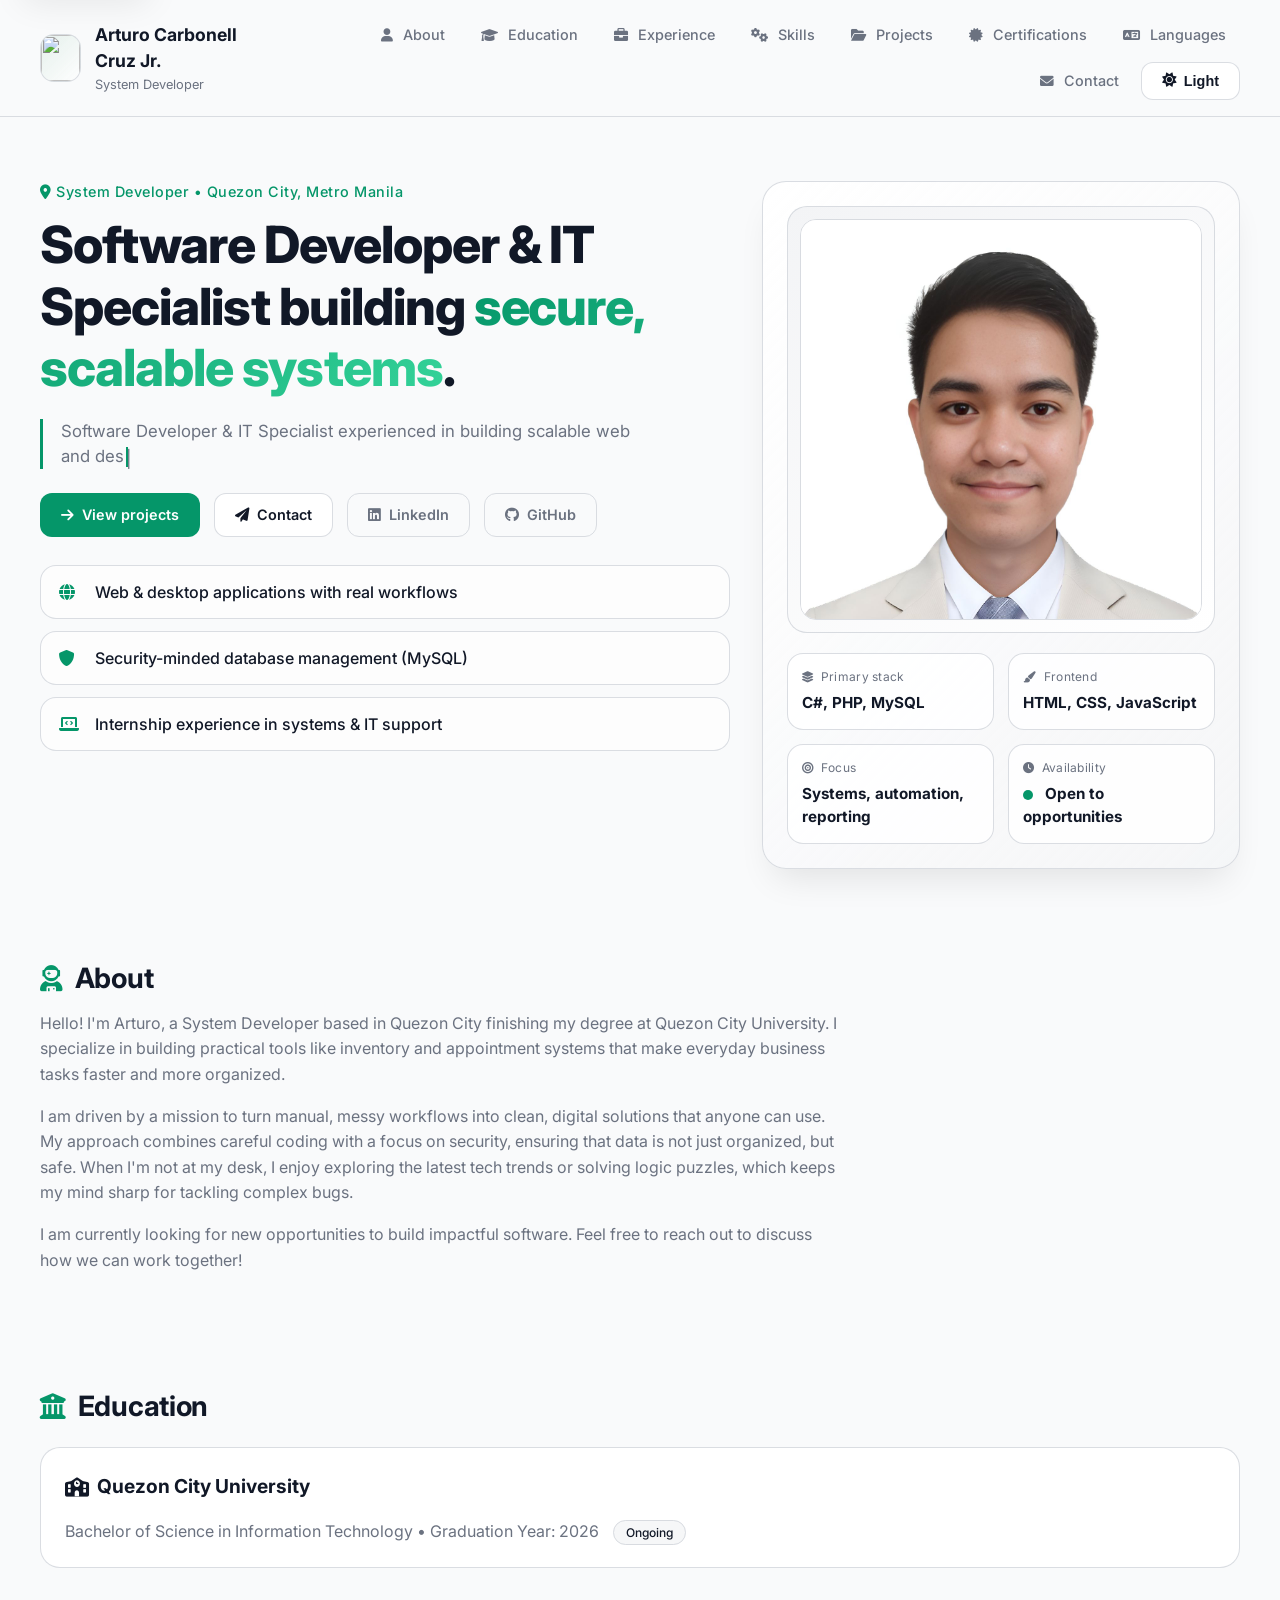
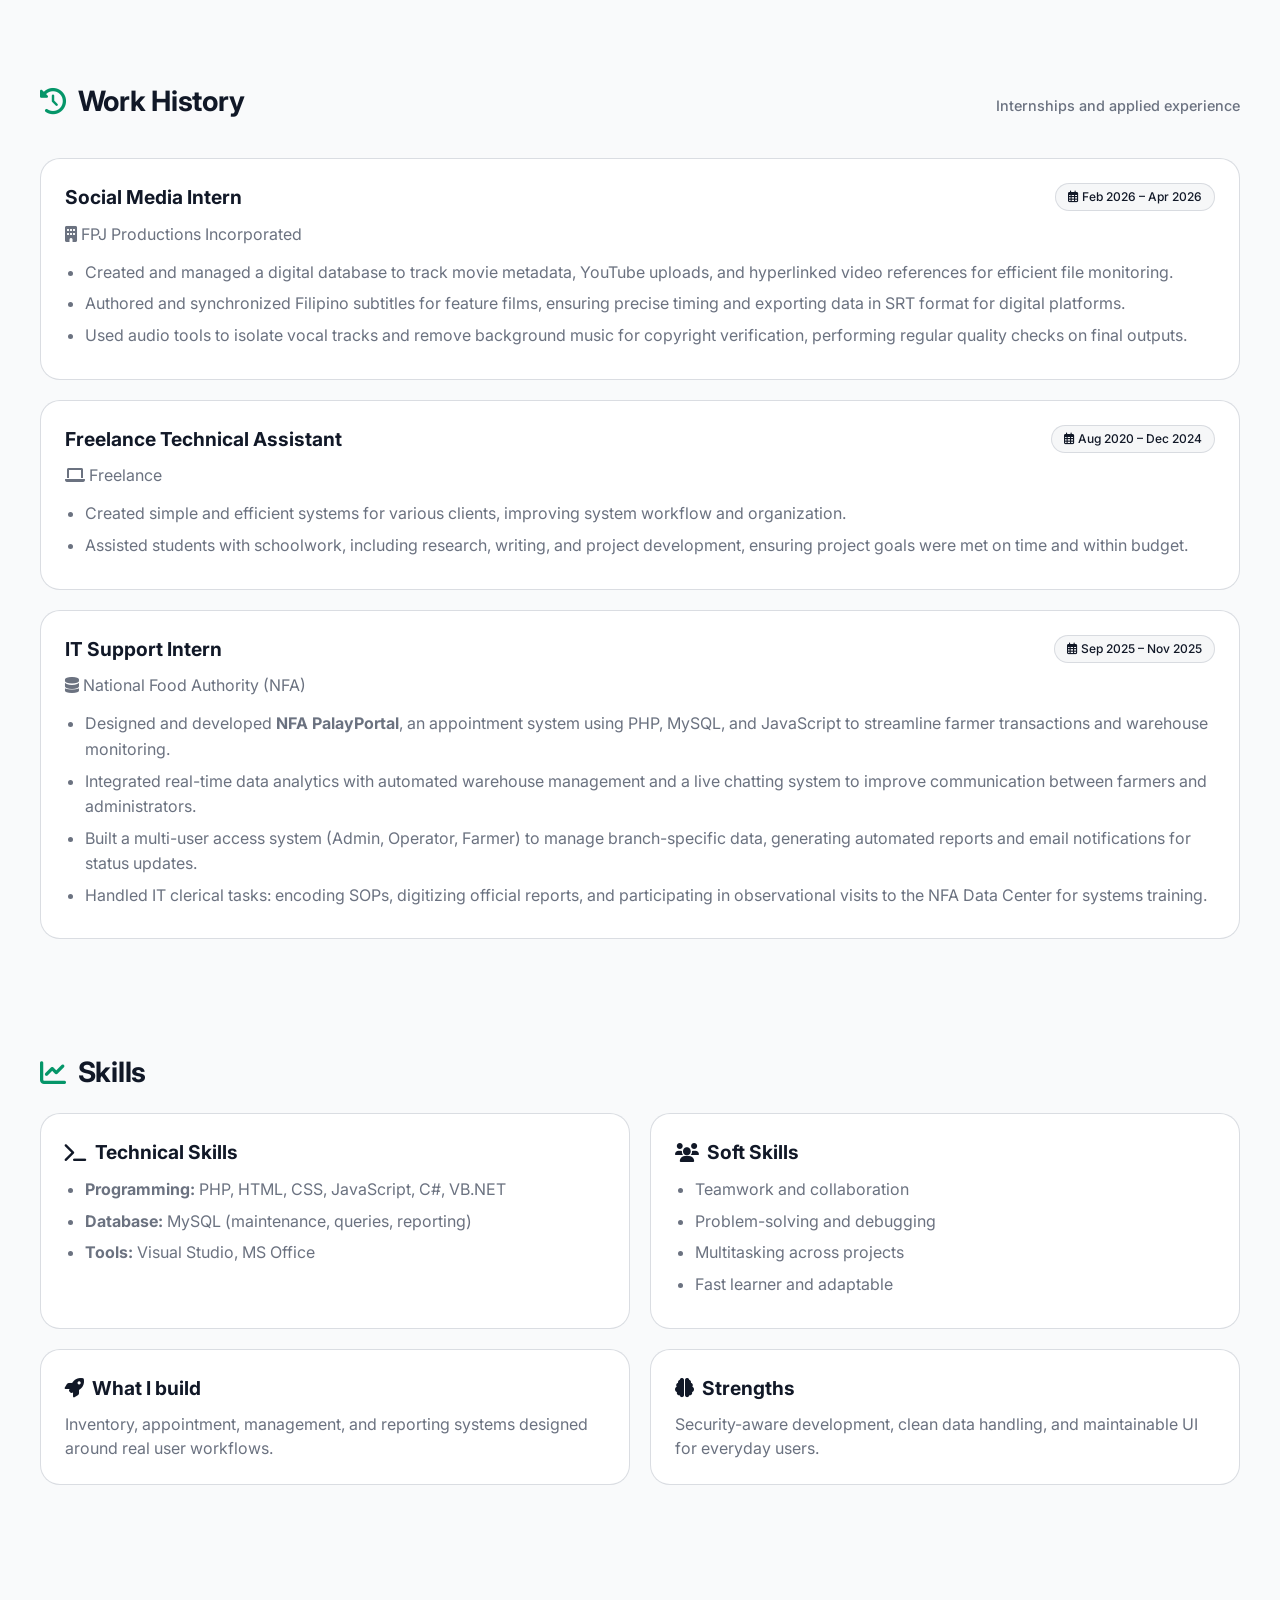
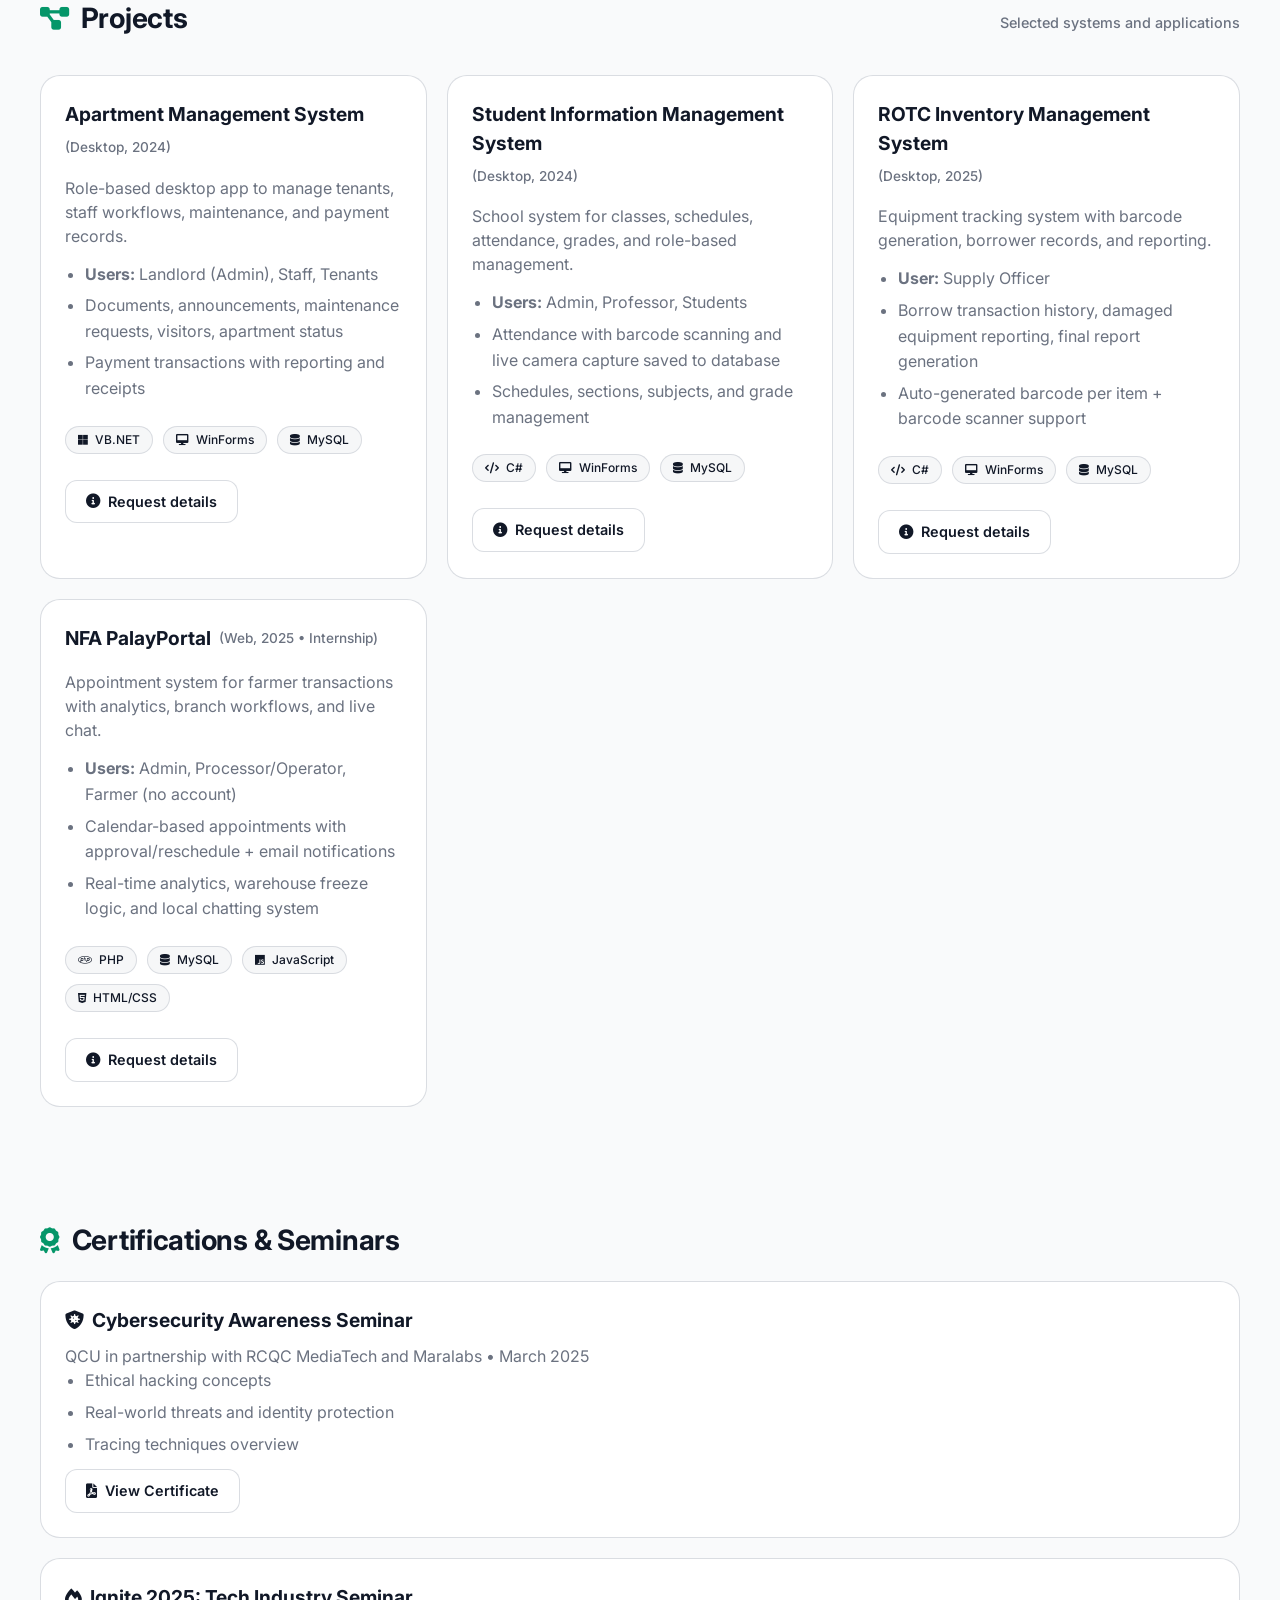
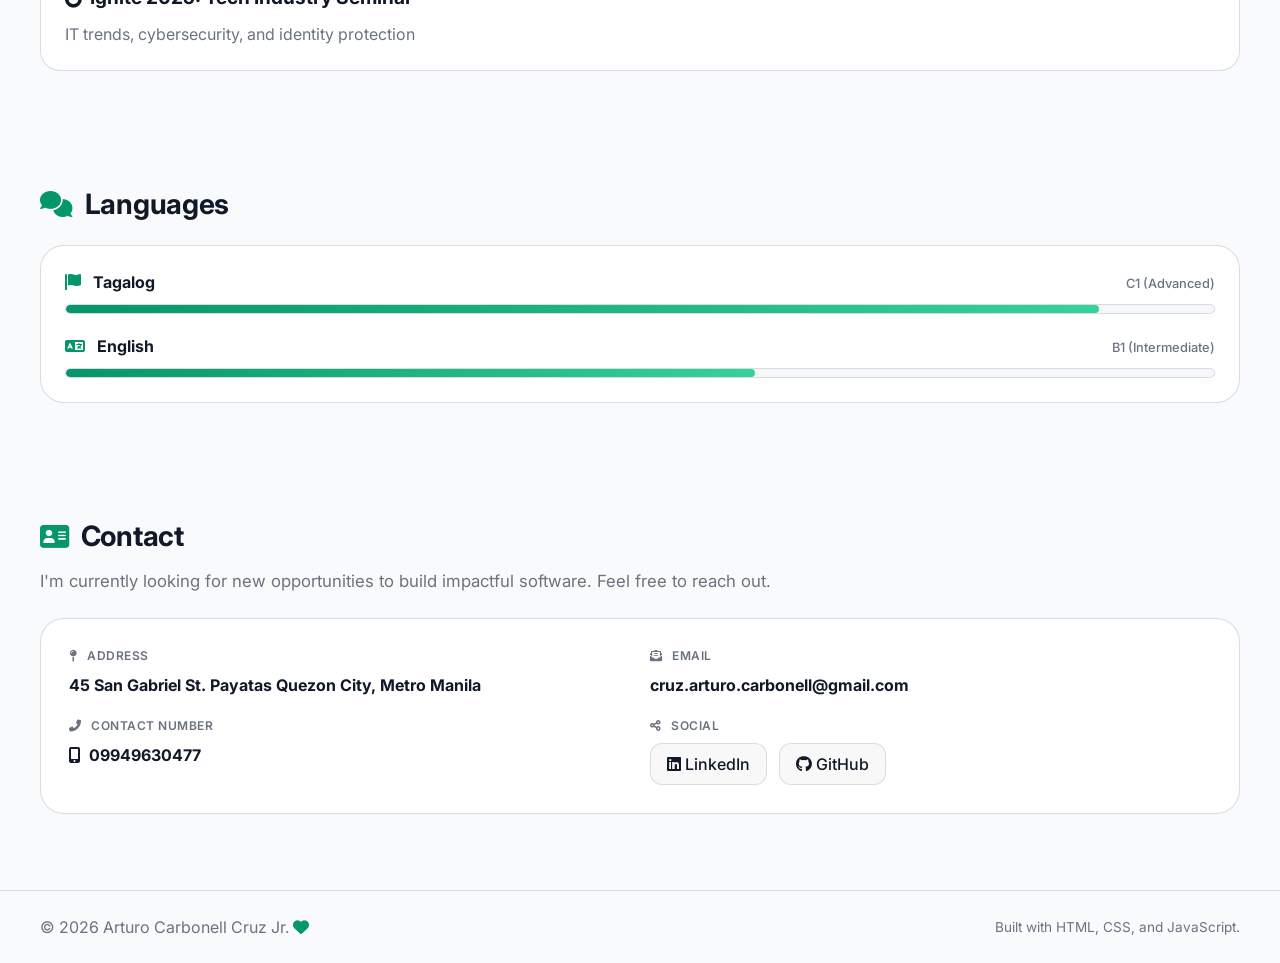
==== index.html @ f3481cb2 "Push Portfolio website to Github Repo" ====
<!DOCTYPE html>
<html lang="en">
<head>
    <meta charset="UTF-8" />
    <meta name="viewport" content="width=device-width, initial-scale=1" />
    <meta name="description" content="Portfolio of Arturo Carbonell Cruz Jr. — System Developer building scalable web and desktop applications." />
    <title>Arturo Carbonell Cruz Jr. | System Developer</title>
    <link rel="stylesheet" href="style.css" />
    <link rel="icon" type="image/png" href="assets/Gemini_Generated_Image_g83aevg83aevg83a.png" />
    <!-- Google Fonts for enhanced typography -->
    <link href="https://fonts.googleapis.com/css2?family=Inter:opsz,wght@14..32,300;14..32,400;14..32,500;14..32,600;14..32,700;14..32,800&display=swap" rel="stylesheet">
    <!-- Font Awesome 6 (free icons) -->
    <link rel="stylesheet" href="https://cdnjs.cloudflare.com/ajax/libs/font-awesome/6.0.0-beta3/css/all.min.css">
</head>
<body data-theme="dark">
    <a class="skip-link" href="#main">Skip to content</a>

    <header class="site-header" data-elevated="false">
        <div class="container">
            <div class="brand">
                <div class="avatar" aria-hidden="true">
                    <img class="logo" src="assets/Gemini_Generated_Image_g83aevg83aevg83a.png" alt="" loading="eager" decoding="async" />
                </div>
                <div>
                    <div class="brand-name">Arturo Carbonell Cruz Jr.</div>
                    <div class="brand-role">System Developer</div>
                </div>
            </div>

            <button class="icon-button" type="button" id="menuButton" aria-label="Open menu" aria-expanded="false" aria-controls="siteNav">
                <span class="icon" aria-hidden="true"><i class="fas fa-bars"></i></span>
            </button>

            <nav class="nav" id="siteNav" aria-label="Primary">
                <a class="nav-link" href="#about"><i class="fas fa-user"></i> About</a>
                <a class="nav-link" href="#education"><i class="fas fa-graduation-cap"></i> Education</a>
                <a class="nav-link" href="#experience"><i class="fas fa-briefcase"></i> Experience</a>
                <a class="nav-link" href="#skills"><i class="fas fa-cogs"></i> Skills</a>
                <a class="nav-link" href="#projects"><i class="fas fa-folder-open"></i> Projects</a>
                <a class="nav-link" href="#certifications"><i class="fas fa-certificate"></i> Certifications</a>
                <a class="nav-link" href="#languages"><i class="fas fa-language"></i> Languages</a>
                <a class="nav-link" href="#contact"><i class="fas fa-envelope"></i> Contact</a>
                <button class="button button-secondary" type="button" id="themeButton" aria-label="Toggle theme">
                    <i class="fas fa-moon"></i> <span id="themeText">Dark</span>
                </button>
            </nav>
        </div>
    </header>

    <main id="main">
        <section class="hero">
            <div class="container hero-grid">
                <div>
                    <p class="eyebrow"><i class="fas fa-map-marker-alt"></i> System Developer • Quezon City, Metro Manila</p>
                    <h1 class="headline">Software Developer &amp; IT Specialist building <span class="gradient-text">secure, scalable systems</span>.</h1>
                    <p class="subhead" id="typing"></p>

                    <div class="cta-row">
                        <a class="button" href="#projects"><i class="fas fa-arrow-right"></i> View projects</a>
                        <a class="button button-secondary" href="#contact"><i class="fas fa-paper-plane"></i> Contact</a>
                        <a class="button button-ghost" href="https://www.linkedin.com/in/cruz-jr-arturo-248a96302/" target="_blank" rel="noreferrer"><i class="fab fa-linkedin"></i> LinkedIn</a>
                        <a class="button button-ghost" href="https://github.com/r2ro-crz" target="_blank" rel="noreferrer"><i class="fab fa-github"></i> GitHub</a>
                    </div>

                    <ul class="highlights" aria-label="Highlights">
                        <li class="highlight"><i class="fas fa-globe"></i> Web &amp; desktop applications with real workflows</li>
                        <li class="highlight"><i class="fas fa-shield-alt"></i> Security-minded database management (MySQL)</li>
                        <li class="highlight"><i class="fas fa-laptop-code"></i> Internship experience in systems &amp; IT support</li>
                    </ul>
                </div>

                <div class="hero-card" aria-label="Quick profile">
                    <div class="profile-photo-wrap">
                        <img class="profile-photo" src="assets/profile.jpg" alt="Profile photo of Arturo Carbonell Cruz Jr." loading="lazy" decoding="async" onerror="this.style.display='none'; this.closest('.profile-photo-wrap')?.classList.add('no-photo');" />
                        <div class="profile-photo-hint" aria-hidden="true"><i class="fas fa-image"></i> Put your uploaded photo at <span class="mono">assets/profile.jpg</span></div>
                    </div>
                    <div class="hero-card-row">
                        <div class="stat">
                            <div class="stat-label"><i class="fas fa-layer-group"></i> Primary stack</div>
                            <div class="stat-value">C#, PHP, MySQL</div>
                        </div>
                        <div class="stat">
                            <div class="stat-label"><i class="fas fa-paint-brush"></i> Frontend</div>
                            <div class="stat-value">HTML, CSS, JavaScript</div>
                        </div>
                    </div>
                    <div class="hero-card-row">
                        <div class="stat">
                            <div class="stat-label"><i class="fas fa-bullseye"></i> Focus</div>
                            <div class="stat-value">Systems, automation, reporting</div>
                        </div>
                        <div class="stat">
                            <div class="stat-label"><i class="fas fa-clock"></i> Availability</div>
                            <div class="stat-value"><span class="status-dot" aria-hidden="true"></span> Open to opportunities</div>
                        </div>
                    </div>
                </div>
            </div>
        </section>

        <section class="section" id="about">
            <div class="container">
                <h2 class="section-title"><i class="fas fa-user-astronaut"></i> About</h2>
                <div class="prose">
                    <p>
                        Hello! I'm Arturo, a System Developer based in Quezon City finishing my degree at Quezon City University.
                        I specialize in building practical tools like inventory and appointment systems that make everyday business tasks faster and more organized.
                    </p>
                    <p>
                        I am driven by a mission to turn manual, messy workflows into clean, digital solutions that anyone can use.
                        My approach combines careful coding with a focus on security, ensuring that data is not just organized, but safe.
                        When I'm not at my desk, I enjoy exploring the latest tech trends or solving logic puzzles, which keeps my mind sharp for tackling complex bugs.
                    </p>
                    <p>
                        I am currently looking for new opportunities to build impactful software. Feel free to reach out to discuss how we can work together!
                    </p>
                </div>
            </div>
        </section>

        <section class="section" id="education">
            <div class="container">
                <h2 class="section-title"><i class="fas fa-university"></i> Education</h2>
                <div class="grid">
                    <article class="card card-wide">
                        <div class="card-top">
                            <h3 class="card-title"><i class="fas fa-school"></i> Quezon City University</h3>
                            <p class="card-body">Bachelor of Science in Information Technology • Graduation Year: 2026 <span class="pill" style="margin-left: 10px;">Ongoing</span></p>
                        </div>
                    </article>
                </div>
            </div>
        </section>

        <section class="section" id="experience">
            <div class="container">
                <div class="section-head">
                    <h2 class="section-title"><i class="fas fa-history"></i> Work History</h2>
                    <p class="section-kicker">Internships and applied experience</p>
                </div>

                <div class="grid">
                    <article class="card card-wide">
                        <div class="timeline-head">
                            <div>
                                <h3 class="card-title">Social Media Intern</h3>
                                <p class="card-body"><i class="fas fa-building"></i> FPJ Productions Incorporated</p>
                            </div>
                            <div class="pill"><i class="far fa-calendar-alt"></i> Feb 2026 – Apr 2026</div>
                        </div>
                        <ul class="list">
                            <li>Created and managed a digital database to track movie metadata, YouTube uploads, and hyperlinked video references for efficient file monitoring.</li>
                            <li>Authored and synchronized Filipino subtitles for feature films, ensuring precise timing and exporting data in SRT format for digital platforms.</li>
                            <li>Used audio tools to isolate vocal tracks and remove background music for copyright verification, performing regular quality checks on final outputs.</li>
                        </ul>
                    </article>

                    <article class="card card-wide">
                        <div class="timeline-head">
                            <div>
                                <h3 class="card-title">Freelance Technical Assistant</h3>
                                <p class="card-body"><i class="fas fa-laptop"></i> Freelance</p>
                            </div>
                            <div class="pill"><i class="far fa-calendar-alt"></i> Aug 2020 – Dec 2024</div>
                        </div>
                        <ul class="list">
                            <li>Created simple and efficient systems for various clients, improving system workflow and organization.</li>
                            <li>Assisted students with schoolwork, including research, writing, and project development, ensuring project goals were met on time and within budget.</li>
                        </ul>
                    </article>

                    <article class="card card-wide">
                        <div class="timeline-head">
                            <div>
                                <h3 class="card-title">IT Support Intern</h3>
                                <p class="card-body"><i class="fas fa-database"></i> National Food Authority (NFA)</p>
                            </div>
                            <div class="pill"><i class="far fa-calendar-alt"></i> Sep 2025 – Nov 2025</div>
                        </div>
                        <ul class="list">
                            <li>Designed and developed <strong>NFA PalayPortal</strong>, an appointment system using PHP, MySQL, and JavaScript to streamline farmer transactions and warehouse monitoring.</li>
                            <li>Integrated real-time data analytics with automated warehouse management and a live chatting system to improve communication between farmers and administrators.</li>
                            <li>Built a multi-user access system (Admin, Operator, Farmer) to manage branch-specific data, generating automated reports and email notifications for status updates.</li>
                            <li>Handled IT clerical tasks: encoding SOPs, digitizing official reports, and participating in observational visits to the NFA Data Center for systems training.</li>
                        </ul>
                    </article>
                </div>
            </div>
        </section>

        <section class="section" id="skills">
            <div class="container">
                <h2 class="section-title"><i class="fas fa-chart-line"></i> Skills</h2>
                <div class="grid">
                    <article class="card">
                        <h3 class="card-title"><i class="fas fa-terminal"></i> Technical Skills</h3>
                        <ul class="list">
                            <li><strong>Programming:</strong> PHP, HTML, CSS, JavaScript, C#, VB.NET</li>
                            <li><strong>Database:</strong> MySQL (maintenance, queries, reporting)</li>
                            <li><strong>Tools:</strong> Visual Studio, MS Office</li>
                        </ul>
                    </article>
                    <article class="card">
                        <h3 class="card-title"><i class="fas fa-users"></i> Soft Skills</h3>
                        <ul class="list">
                            <li>Teamwork and collaboration</li>
                            <li>Problem-solving and debugging</li>
                            <li>Multitasking across projects</li>
                            <li>Fast learner and adaptable</li>
                        </ul>
                    </article>
                    <article class="card">
                        <h3 class="card-title"><i class="fas fa-rocket"></i> What I build</h3>
                        <p class="card-body">Inventory, appointment, management, and reporting systems designed around real user workflows.</p>
                    </article>
                    <article class="card">
                        <h3 class="card-title"><i class="fas fa-brain"></i> Strengths</h3>
                        <p class="card-body">Security-aware development, clean data handling, and maintainable UI for everyday users.</p>
                    </article>
                </div>
            </div>
        </section>

        <section class="section" id="projects">
            <div class="container">
                <div class="section-head">
                    <h2 class="section-title"><i class="fas fa-project-diagram"></i> Projects</h2>
                    <p class="section-kicker">Selected systems and applications</p>
                </div>

                <div class="grid grid-projects">
                    <article class="card card-project">
                        <div class="card-top">
                            <h3 class="card-title">Apartment Management System <span class="muted">(Desktop, 2024)</span></h3>
                            <p class="card-body">Role-based desktop app to manage tenants, staff workflows, maintenance, and payment records.</p>
                        </div>
                        <ul class="list">
                            <li><strong>Users:</strong> Landlord (Admin), Staff, Tenants</li>
                            <li>Documents, announcements, maintenance requests, visitors, apartment status</li>
                            <li>Payment transactions with reporting and receipts</li>
                        </ul>
                        <div class="tags" aria-label="Technologies">
                            <span class="tag"><i class="fab fa-microsoft"></i> VB.NET</span>
                            <span class="tag"><i class="fas fa-desktop"></i> WinForms</span>
                            <span class="tag"><i class="fas fa-database"></i> MySQL</span>
                        </div>
                        <div class="card-actions">
                            <a class="button button-secondary project-demo" href="#contact" data-project="Apartment Management System"><i class="fas fa-info-circle"></i> Request details</a>
                        </div>
                    </article>

                    <article class="card card-project">
                        <div class="card-top">
                            <h3 class="card-title">Student Information Management System <span class="muted">(Desktop, 2024)</span></h3>
                            <p class="card-body">School system for classes, schedules, attendance, grades, and role-based management.</p>
                        </div>
                        <ul class="list">
                            <li><strong>Users:</strong> Admin, Professor, Students</li>
                            <li>Attendance with barcode scanning and live camera capture saved to database</li>
                            <li>Schedules, sections, subjects, and grade management</li>
                        </ul>
                        <div class="tags" aria-label="Technologies">
                            <span class="tag"><i class="fas fa-code"></i> C#</span>
                            <span class="tag"><i class="fas fa-desktop"></i> WinForms</span>
                            <span class="tag"><i class="fas fa-database"></i> MySQL</span>
                        </div>
                        <div class="card-actions">
                            <a class="button button-secondary project-demo" href="#contact" data-project="Student Information Management System"><i class="fas fa-info-circle"></i> Request details</a>
                        </div>
                    </article>

                    <article class="card card-project">
                        <div class="card-top">
                            <h3 class="card-title">ROTC Inventory Management System <span class="muted">(Desktop, 2025)</span></h3>
                            <p class="card-body">Equipment tracking system with barcode generation, borrower records, and reporting.</p>
                        </div>
                        <ul class="list">
                            <li><strong>User:</strong> Supply Officer</li>
                            <li>Borrow transaction history, damaged equipment reporting, final report generation</li>
                            <li>Auto-generated barcode per item + barcode scanner support</li>
                        </ul>
                        <div class="tags" aria-label="Technologies">
                            <span class="tag"><i class="fas fa-code"></i> C#</span>
                            <span class="tag"><i class="fas fa-desktop"></i> WinForms</span>
                            <span class="tag"><i class="fas fa-database"></i> MySQL</span>
                        </div>
                        <div class="card-actions">
                            <a class="button button-secondary project-demo" href="#contact" data-project="ROTC Inventory Management System"><i class="fas fa-info-circle"></i> Request details</a>
                        </div>
                    </article>

                    <article class="card card-project">
                        <div class="card-top">
                            <h3 class="card-title">NFA PalayPortal <span class="muted">(Web, 2025 • Internship)</span></h3>
                            <p class="card-body">Appointment system for farmer transactions with analytics, branch workflows, and live chat.</p>
                        </div>
                        <ul class="list">
                            <li><strong>Users:</strong> Admin, Processor/Operator, Farmer (no account)</li>
                            <li>Calendar-based appointments with approval/reschedule + email notifications</li>
                            <li>Real-time analytics, warehouse freeze logic, and local chatting system</li>
                        </ul>
                        <div class="tags" aria-label="Technologies">
                            <span class="tag"><i class="fab fa-php"></i> PHP</span>
                            <span class="tag"><i class="fas fa-database"></i> MySQL</span>
                            <span class="tag"><i class="fab fa-js"></i> JavaScript</span>
                            <span class="tag"><i class="fab fa-html5"></i> HTML/CSS</span>
                        </div>
                        <div class="card-actions">
                            <a class="button button-secondary project-demo" href="#contact" data-project="NFA PalayPortal"><i class="fas fa-info-circle"></i> Request details</a>
                        </div>
                    </article>
                </div>
            </div>
        </section>

        <section class="section" id="certifications">
            <div class="container">
                <h2 class="section-title"><i class="fas fa-award"></i> Certifications &amp; Seminars</h2>
                <div class="grid">
                    <article class="card card-wide">
                        <h3 class="card-title"><i class="fas fa-shield-virus"></i> Cybersecurity Awareness Seminar</h3>
                        <p class="card-body">QCU in partnership with RCQC MediaTech and Maralabs • March 2025</p>
                        <ul class="list">
                            <li>Ethical hacking concepts</li>
                            <li>Real-world threats and identity protection</li>
                            <li>Tracing techniques overview</li>
                        </ul>
                        <div class="card-actions">
                            <a class="button button-secondary" href="assets/Certificate%20for%20Arturo%20C.%20Cruz%20Jr.%20for%20_QCU%20CyberSafety%20-%20Seminar_.pdf" target="_blank" rel="noreferrer"><i class="fas fa-file-pdf"></i> View Certificate</a>
                        </div>
                    </article>

                    <article class="card card-wide">
                        <h3 class="card-title"><i class="fas fa-fire"></i> Ignite 2025: Tech Industry Seminar</h3>
                        <p class="card-body">IT trends, cybersecurity, and identity protection</p>
                    </article>
                </div>
            </div>
        </section>

        <section class="section" id="languages">
            <div class="container">
                <h2 class="section-title"><i class="fas fa-comments"></i> Languages</h2>
                <div class="lang-chart" role="img" aria-label="Language proficiency chart">
                    <div class="lang-row" style="--value: 90%">
                        <div class="lang-meta">
                            <div class="lang-name"><i class="fas fa-flag"></i> Tagalog</div>
                            <div class="lang-level">C1 (Advanced)</div>
                        </div>
                        <div class="lang-bar" aria-hidden="true"><span class="lang-fill"></span></div>
                    </div>
                    <div class="lang-row" style="--value: 60%">
                        <div class="lang-meta">
                            <div class="lang-name"><i class="fas fa-language"></i> English</div>
                            <div class="lang-level">B1 (Intermediate)</div>
                        </div>
                        <div class="lang-bar" aria-hidden="true"><span class="lang-fill"></span></div>
                    </div>
                </div>
            </div>
        </section>

        <section class="section" id="contact">
            <div class="container">
                <h2 class="section-title"><i class="fas fa-address-card"></i> Contact</h2>
                <p class="section-lead">
                    I'm currently looking for new opportunities to build impactful software. Feel free to reach out.
                </p>

                <div class="contact-card">
                    <div>
                        <div class="contact-label"><i class="fas fa-map-pin"></i> Address</div>
                        <div class="contact-value">45 San Gabriel St. Payatas Quezon City, Metro Manila</div>
                        <div class="contact-spacer"></div>
                        <div class="contact-label"><i class="fas fa-phone-alt"></i> Contact Number</div>
                        <a class="contact-value" href="tel:+639949630477"><i class="fas fa-mobile-alt"></i> 09949630477</a>
                    </div>
                    <div>
                        <div class="contact-label"><i class="fas fa-envelope-open-text"></i> Email</div>
                        <a class="contact-value" href="mailto:cruz.arturo.carbonell@gmail.com">cruz.arturo.carbonell@gmail.com</a>
                        <div class="contact-spacer"></div>
                        <div class="contact-label"><i class="fas fa-share-alt"></i> Social</div>
                        <div class="contact-links">
                            <a class="link" href="https://www.linkedin.com/in/cruz-jr-arturo-248a96302/" target="_blank" rel="noreferrer"><i class="fab fa-linkedin"></i> LinkedIn</a>
                            <a class="link" href="https://github.com/r2ro-crz" target="_blank" rel="noreferrer"><i class="fab fa-github"></i> GitHub</a>
                        </div>
                    </div>
                </div>
            </div>
        </section>
    </main>

    <footer class="footer">
        <div class="container footer-row">
            <div>© <span id="year"></span> Arturo Carbonell Cruz Jr. <i class="fas fa-heart" style="color: var(--accent);"></i></div>
            <div class="footer-note">Built with HTML, CSS, and JavaScript.</div>
        </div>
    </footer>

    <div id="toastMessage" class="toast-message"></div>

    <script src="scripts.js"></script>
</body>
</html>
---- style.css ----
* {
    box-sizing: border-box;
    margin: 0;
    padding: 0;
}

html {
    scroll-behavior: smooth;
    scroll-padding-top: 80px;
}

body {
    font-family: 'Inter', system-ui, -apple-system, Segoe UI, Roboto, Helvetica, Arial, sans-serif;
    line-height: 1.5;
    background: var(--bg);
    color: var(--text);
    transition: background 0.3s ease, color 0.3s ease;
}

body[data-theme="dark"] {
    --bg: #0a0f1c;
    --surface: #111827;
    --surface-2: #1f2937;
    --text: #f3f4f6;
    --muted: #9ca3af;
    --border: rgba(75, 85, 99, 0.5);
    --accent: #10b981;
    --accent-weak: rgba(16, 185, 129, 0.15);
    --accent-glow: rgba(16, 185, 129, 0.3);
    --shadow: 0 20px 35px -12px rgba(0, 0, 0, 0.4);
    --card-hover: rgba(31, 41, 55, 0.8);
}

body[data-theme="light"] {
    --bg: #f9fafb;
    --surface: #ffffff;
    --surface-2: #f3f4f6;
    --text: #111827;
    --muted: #6b7280;
    --border: rgba(209, 213, 219, 0.8);
    --accent: #059669;
    --accent-weak: rgba(5, 150, 105, 0.1);
    --accent-glow: rgba(5, 150, 105, 0.2);
    --shadow: 0 20px 35px -12px rgba(0, 0, 0, 0.1);
    --card-hover: rgba(243, 244, 246, 0.9);
}

a {
    color: inherit;
    text-decoration: none;
    transition: all 0.2s ease;
}

a:hover {
    text-decoration: underline;
    text-decoration-color: var(--accent);
}

.skip-link {
    position: absolute;
    left: 12px;
    top: 12px;
    padding: 12px 16px;
    border-radius: 12px;
    background: var(--surface);
    border: 1px solid var(--border);
    box-shadow: var(--shadow);
    transform: translateY(-140%);
    transition: transform 160ms ease;
    z-index: 100;
    font-weight: 500;
}

.skip-link:focus {
    transform: translateY(0);
    outline: 2px solid var(--accent);
    outline-offset: 2px;
}

.container {
    width: min(1200px, 100% - 48px);
    margin-inline: auto;
}

/* Header */
.site-header {
    position: sticky;
    top: 0;
    z-index: 50;
    border-bottom: 1px solid var(--border);
    background: color-mix(in srgb, var(--bg) 92%, transparent);
    backdrop-filter: blur(12px);
    transition: box-shadow 0.2s ease;
}

.site-header[data-elevated="true"] {
    box-shadow: 0 8px 20px rgba(0, 0, 0, 0.15);
}

.site-header .container {
    display: flex;
    align-items: center;
    justify-content: space-between;
    gap: 20px;
    padding: 16px 0;
}

.brand {
    display: flex;
    align-items: center;
    gap: 14px;
}

.avatar {
    width: 48px;
    height: 48px;
    border-radius: 14px;
    display: grid;
    place-items: center;
    font-size: 22px;
    background: linear-gradient(135deg, var(--accent-weak), color-mix(in srgb, var(--surface) 80%, transparent));
    border: 1px solid var(--border);
    transition: transform 0.2s ease;
    overflow: hidden;
}

.logo {
    width: 100%;
    height: 100%;
    object-fit: contain;
    display: block;
}

.avatar:hover {
    transform: scale(1.05);
}

.brand-name {
    font-weight: 700;
    font-size: 1.1rem;
}

.brand-role {
    font-size: 0.8rem;
    color: var(--muted);
}

.nav {
    display: flex;
    align-items: center;
    gap: 8px;
    flex-wrap: wrap;
    justify-content: flex-end;
}

.nav-link {
    padding: 8px 14px;
    border-radius: 10px;
    color: var(--muted);
    white-space: nowrap;
    font-weight: 500;
    font-size: 0.9rem;
    transition: all 0.2s ease;
}

.nav-link i {
    margin-right: 6px;
    font-size: 0.85rem;
}

.nav-link:hover,
.nav-link:focus-visible {
    color: var(--text);
    background: var(--accent-weak);
    text-decoration: none;
    transform: translateY(-1px);
}

.icon-button {
    display: none;
    border: 1px solid var(--border);
    background: var(--surface);
    color: var(--text);
    border-radius: 12px;
    height: 44px;
    width: 48px;
    cursor: pointer;
    font-size: 1.2rem;
    transition: all 0.2s ease;
}

.icon-button:hover {
    background: var(--accent-weak);
    border-color: var(--accent);
}

/* Buttons */
.button {
    display: inline-flex;
    align-items: center;
    justify-content: center;
    gap: 8px;
    padding: 10px 20px;
    border-radius: 12px;
    border: 1px solid transparent;
    background: var(--accent);
    color: white;
    font-weight: 600;
    cursor: pointer;
    transition: all 0.2s ease;
    font-size: 0.9rem;
}

.button:hover {
    transform: translateY(-2px);
    filter: brightness(1.05);
    box-shadow: 0 4px 12px var(--accent-glow);
}

.button-secondary {
    background: var(--surface);
    border-color: var(--border);
    color: var(--text);
}

.button-secondary:hover {
    background: var(--accent-weak);
    border-color: var(--accent);
    color: var(--text);
}

.button-ghost {
    background: transparent;
    border-color: var(--border);
    color: var(--muted);
}

.button-ghost:hover {
    border-color: var(--accent);
    color: var(--text);
    background: var(--accent-weak);
}

/* Hero Section */
.hero {
    padding: 64px 0 32px;
}

.hero-grid {
    display: grid;
    grid-template-columns: 1.3fr 0.9fr;
    gap: 32px;
    align-items: start;
}

.eyebrow {
    color: var(--accent);
    margin: 0 0 12px;
    font-weight: 500;
    font-size: 0.9rem;
    letter-spacing: 0.5px;
}

.headline {
    margin: 0;
    font-size: clamp(32px, 4vw, 52px);
    line-height: 1.2;
    letter-spacing: -0.02em;
    font-weight: 800;
}

.gradient-text {
    background: linear-gradient(135deg, var(--accent) 0%, #34d399 100%);
    background-clip: text;
    -webkit-background-clip: text;
    color: transparent;
}

.subhead {
    margin: 20px 0 24px;
    color: var(--muted);
    max-width: 56ch;
    font-size: 1.05rem;
    border-left: 3px solid var(--accent);
    padding-left: 18px;
}

.cta-row {
    display: flex;
    flex-wrap: wrap;
    gap: 14px;
    margin: 20px 0 28px;
}

.highlights {
    list-style: none;
    padding: 0;
    margin: 0;
    display: grid;
    gap: 12px;
}

.highlight {
    padding: 14px 18px;
    border: 1px solid var(--border);
    border-radius: 16px;
    background: color-mix(in srgb, var(--surface) 60%, transparent);
    transition: all 0.2s ease;
    font-weight: 500;
}

.highlight i {
    margin-right: 10px;
    color: var(--accent);
    width: 22px;
}

.highlight:hover {
    transform: translateX(6px);
    border-color: var(--accent);
    background: var(--accent-weak);
}

/* Hero Card */
.hero-card {
    border: 1px solid var(--border);
    border-radius: 24px;
    background: linear-gradient(135deg, var(--surface), color-mix(in srgb, var(--surface-2) 70%, transparent));
    box-shadow: var(--shadow);
    padding: 24px;
    transition: transform 0.3s ease;
}

.hero-card:hover {
    transform: translateY(-4px);
}

.profile-photo-wrap {
    border: 1px solid var(--border);
    border-radius: 20px;
    background: linear-gradient(145deg, var(--surface-2), var(--surface));
    padding: 12px;
    margin-bottom: 20px;
}

.profile-photo {
    width: 100%;
    height: auto;
    aspect-ratio: 1 / 1;
    object-fit: cover;
    border-radius: 16px;
    border: 1px solid var(--border);
    display: block;
    transition: transform 0.3s ease, filter 0.3s ease;
}

.profile-photo-wrap:hover .profile-photo {
    transform: scale(1.02);
    filter: brightness(1.02);
}

.profile-photo-hint {
    margin-top: 12px;
    color: var(--muted);
    font-size: 12px;
    display: none;
    text-align: center;
}

.profile-photo-wrap.no-photo .profile-photo-hint {
    display: block;
}

.hero-card-row {
    display: grid;
    grid-template-columns: 1fr 1fr;
    gap: 14px;
    margin-bottom: 14px;
}

.hero-card-row:last-child {
    margin-bottom: 0;
}

.stat {
    padding: 14px;
    border-radius: 16px;
    border: 1px solid var(--border);
    background: color-mix(in srgb, var(--surface) 85%, transparent);
    transition: all 0.2s ease;
}

.stat:hover {
    border-color: var(--accent);
    background: var(--accent-weak);
}

.stat-label {
    color: var(--muted);
    font-size: 0.75rem;
    margin-bottom: 6px;
    letter-spacing: 0.3px;
}

.stat-label i {
    margin-right: 4px;
    font-size: 0.7rem;
}

.stat-value {
    font-weight: 700;
    font-size: 0.95rem;
}

.status-dot {
    display: inline-block;
    width: 10px;
    height: 10px;
    border-radius: 50%;
    background: var(--accent);
    margin-right: 8px;
    vertical-align: middle;
    box-shadow: 0 0 0 0 var(--accent-glow);
    animation: pulse 2s infinite;
}

@keyframes pulse {
    0%, 100% { box-shadow: 0 0 0 0 var(--accent-glow); }
    50% { box-shadow: 0 0 0 6px transparent; }
}

/* Sections */
.section {
    padding: 56px 0;
}

.section-title {
    margin: 0 0 12px;
    font-size: 28px;
    font-weight: 700;
    letter-spacing: -0.01em;
    display: flex;
    align-items: center;
    gap: 12px;
}

.section-title i {
    color: var(--accent);
    font-size: 26px;
}

.section-lead {
    margin: 0;
    color: var(--muted);
    max-width: 72ch;
    font-size: 1.05rem;
}

.section-head {
    display: flex;
    align-items: baseline;
    justify-content: space-between;
    gap: 20px;
    margin-bottom: 24px;
    flex-wrap: wrap;
}

.section-kicker {
    margin: 0;
    color: var(--muted);
    font-size: 0.9rem;
    font-weight: 500;
}

.prose {
    max-width: 80ch;
    color: var(--muted);
    font-size: 1rem;
}

.prose p {
    margin: 0 0 16px;
    line-height: 1.6;
}

.prose p:last-child {
    margin-bottom: 0;
}

/* Grid System */
.grid {
    margin-top: 20px;
    display: grid;
    grid-template-columns: repeat(12, 1fr);
    gap: 20px;
}

.grid > .card {
    grid-column: span 6;
}

.grid > .card.card-wide {
    grid-column: span 12;
}

.grid.grid-projects > .card {
    grid-column: span 4;
}

/* Cards */
.card {
    border: 1px solid var(--border);
    border-radius: 20px;
    background: var(--surface);
    padding: 24px;
    transition: all 0.3s cubic-bezier(0.2, 0, 0, 1);
}

.card:hover {
    transform: translateY(-6px);
    box-shadow: var(--shadow);
    border-color: var(--accent);
}

.card-title {
    margin: 0 0 10px;
    font-size: 1.2rem;
    font-weight: 700;
    display: flex;
    align-items: center;
    gap: 8px;
    flex-wrap: wrap;
}

.card-body {
    margin: 0;
    color: var(--muted);
    line-height: 1.5;
}

.card-project {
    display: flex;
    flex-direction: column;
    gap: 14px;
}

.card-top {
    display: grid;
    gap: 8px;
}

.muted {
    color: var(--muted);
    font-weight: 500;
    font-size: 0.85rem;
}

.timeline-head {
    display: flex;
    align-items: flex-start;
    justify-content: space-between;
    gap: 16px;
    margin-bottom: 14px;
    flex-wrap: wrap;
}

.pill {
    border: 1px solid var(--border);
    background: color-mix(in srgb, var(--surface-2) 70%, transparent);
    color: var(--text);
    border-radius: 40px;
    padding: 4px 12px;
    font-size: 0.75rem;
    white-space: nowrap;
    font-weight: 500;
    transition: all 0.2s ease;
}

.pill:hover {
    border-color: var(--accent);
    background: var(--accent-weak);
}

.list {
    margin: 0;
    padding-left: 20px;
    color: var(--muted);
    line-height: 1.6;
}

.list li {
    margin-bottom: 6px;
}

.tags {
    display: flex;
    flex-wrap: wrap;
    gap: 10px;
    margin-top: 4px;
}

.tag {
    border: 1px solid var(--border);
    border-radius: 40px;
    padding: 4px 12px;
    font-size: 0.75rem;
    color: var(--text);
    background: color-mix(in srgb, var(--surface-2) 70%, transparent);
    transition: all 0.2s ease;
    font-weight: 500;
}

.tag i {
    margin-right: 4px;
    font-size: 0.7rem;
}

.tag:hover {
    border-color: var(--accent);
    background: var(--accent-weak);
    transform: translateY(-1px);
}

.card-actions {
    display: flex;
    flex-wrap: wrap;
    gap: 12px;
    margin-top: 12px;
}

/* Contact Section */
.contact-card {
    margin-top: 24px;
    display: grid;
    grid-template-columns: 1fr 1fr;
    gap: 20px;
    border: 1px solid var(--border);
    border-radius: 24px;
    padding: 28px;
    background: var(--surface);
    transition: all 0.3s ease;
}

.contact-card:hover {
    border-color: var(--accent);
    box-shadow: var(--shadow);
}

.contact-label {
    color: var(--muted);
    font-size: 0.75rem;
    margin-bottom: 8px;
    letter-spacing: 0.5px;
    text-transform: uppercase;
    font-weight: 600;
}

.contact-label i {
    margin-right: 6px;
}

.contact-spacer {
    height: 20px;
}

.contact-value {
    font-weight: 700;
    font-size: 1rem;
    transition: color 0.2s ease;
    display: inline-flex;
    align-items: center;
    gap: 8px;
}

.contact-value:hover {
    color: var(--accent);
    text-decoration: none;
}

.contact-links {
    display: flex;
    flex-wrap: wrap;
    gap: 12px;
}

.link {
    padding: 8px 16px;
    border-radius: 12px;
    border: 1px solid var(--border);
    background: color-mix(in srgb, var(--surface-2) 60%, transparent);
    transition: all 0.2s ease;
    font-weight: 500;
}

.link:hover {
    text-decoration: none;
    border-color: var(--accent);
    background: var(--accent-weak);
    transform: translateY(-2px);
}

/* Footer */
.footer {
    border-top: 1px solid var(--border);
    padding: 24px 0;
    color: var(--muted);
    margin-top: 20px;
}

.footer-row {
    display: flex;
    flex-wrap: wrap;
    gap: 16px;
    align-items: center;
    justify-content: space-between;
}

.footer-note {
    font-size: 0.85rem;
}

/* Language Chart */
.lang-chart {
    margin-top: 20px;
    border: 1px solid var(--border);
    border-radius: 24px;
    background: var(--surface);
    padding: 24px;
    display: grid;
    gap: 20px;
}

.lang-row {
    display: grid;
    grid-template-columns: 1fr;
    gap: 10px;
}

.lang-meta {
    display: flex;
    align-items: baseline;
    justify-content: space-between;
    gap: 16px;
    flex-wrap: wrap;
}

.lang-name {
    font-weight: 700;
    font-size: 1rem;
}

.lang-name i {
    margin-right: 8px;
    color: var(--accent);
}

.lang-level {
    color: var(--muted);
    font-size: 0.8rem;
    font-weight: 500;
}

.lang-bar {
    height: 10px;
    border-radius: 20px;
    border: 1px solid var(--border);
    background: color-mix(in srgb, var(--surface-2) 70%, transparent);
    overflow: hidden;
}

.lang-fill {
    display: block;
    height: 100%;
    width: 0%;
    background: linear-gradient(90deg, var(--accent), #34d399);
    transition: width 0.8s cubic-bezier(0.2, 0.9, 0.4, 1.1);
    border-radius: 20px;
}

/* Toast Message */
.toast-message {
    position: fixed;
    bottom: 28px;
    left: 50%;
    transform: translateX(-50%) translateY(120px);
    background: var(--surface);
    border: 1px solid var(--accent);
    color: var(--text);
    padding: 12px 24px;
    border-radius: 60px;
    font-size: 0.9rem;
    font-weight: 500;
    box-shadow: var(--shadow);
    z-index: 1000;
    opacity: 0;
    transition: transform 0.3s ease, opacity 0.3s ease;
    pointer-events: none;
    backdrop-filter: blur(12px);
    white-space: nowrap;
}

.toast-message.show {
    transform: translateX(-50%) translateY(0);
    opacity: 1;
}

/* Responsive */
@media (max-width: 900px) {
    .hero-grid {
        grid-template-columns: 1fr;
    }
    
    .grid.grid-projects > .card {
        grid-column: span 6;
    }
    
    .section {
        padding: 48px 0;
    }
}

@media (max-width: 720px) {
    .icon-button {
        display: inline-flex;
        align-items: center;
        justify-content: center;
    }
    
    .nav {
        position: absolute;
        right: 20px;
        top: 70px;
        width: min(320px, calc(100% - 40px));
        display: none;
        flex-direction: column;
        align-items: stretch;
        gap: 6px;
        padding: 16px;
        border: 1px solid var(--border);
        border-radius: 20px;
        background: var(--surface);
        box-shadow: var(--shadow);
        backdrop-filter: blur(12px);
    }
    
    .nav.is-open {
        display: flex;
        animation: fadeSlideDown 0.2s ease;
    }
    
    @keyframes fadeSlideDown {
        from {
            opacity: 0;
            transform: translateY(-12px);
        }
        to {
            opacity: 1;
            transform: translateY(0);
        }
    }
    
    .nav-link {
        padding: 12px 16px;
    }
    
    .grid > .card,
    .grid.grid-projects > .card {
        grid-column: span 12;
    }
    
    .contact-card {
        grid-template-columns: 1fr;
    }
    
    .toast-message {
        white-space: normal;
        text-align: center;
        max-width: 90%;
        font-size: 0.85rem;
    }
    
    .section-title {
        font-size: 24px;
    }
    
    .hero {
        padding: 40px 0 20px;
    }
}

@media (prefers-reduced-motion: reduce) {
    html {
        scroll-behavior: auto;
    }
    
    *,
    *::before,
    *::after {
        transition-duration: 0.001ms !important;
        animation-duration: 0.001ms !important;
        scroll-behavior: auto !important;
    }
}
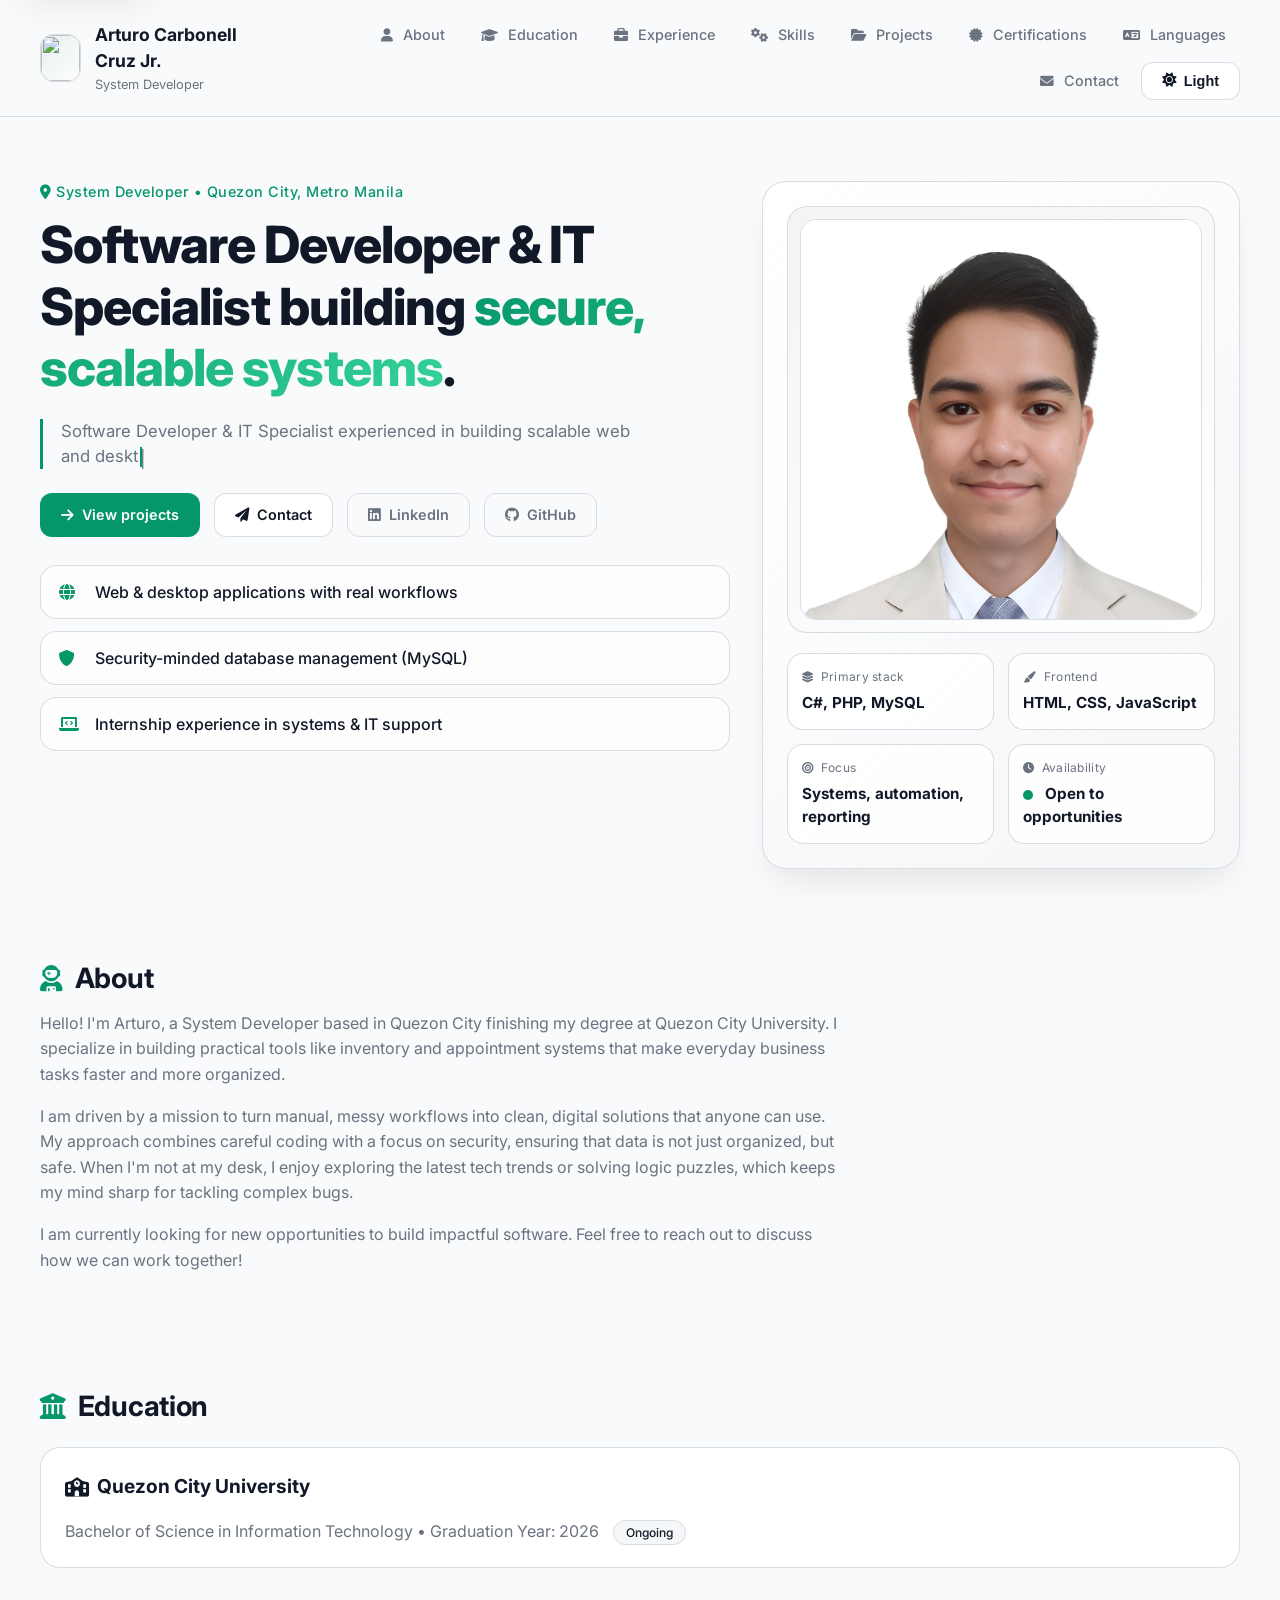
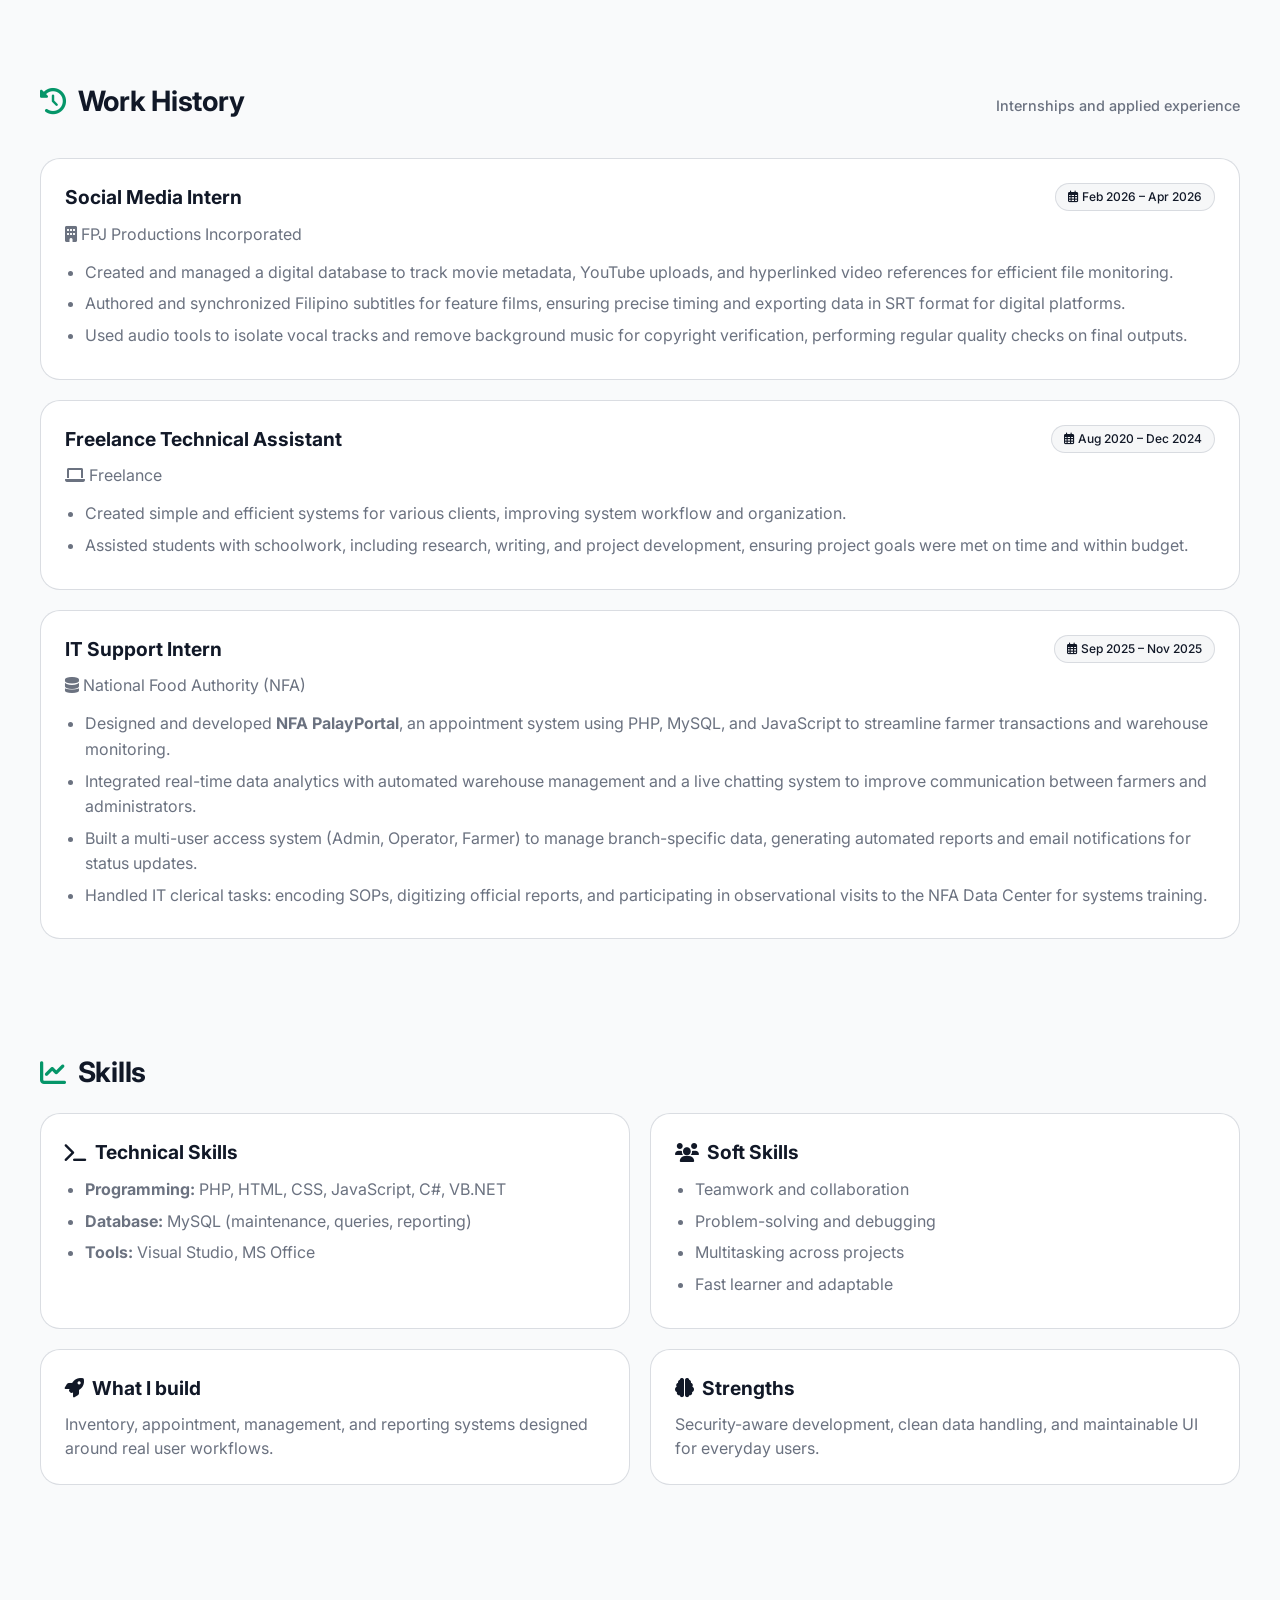
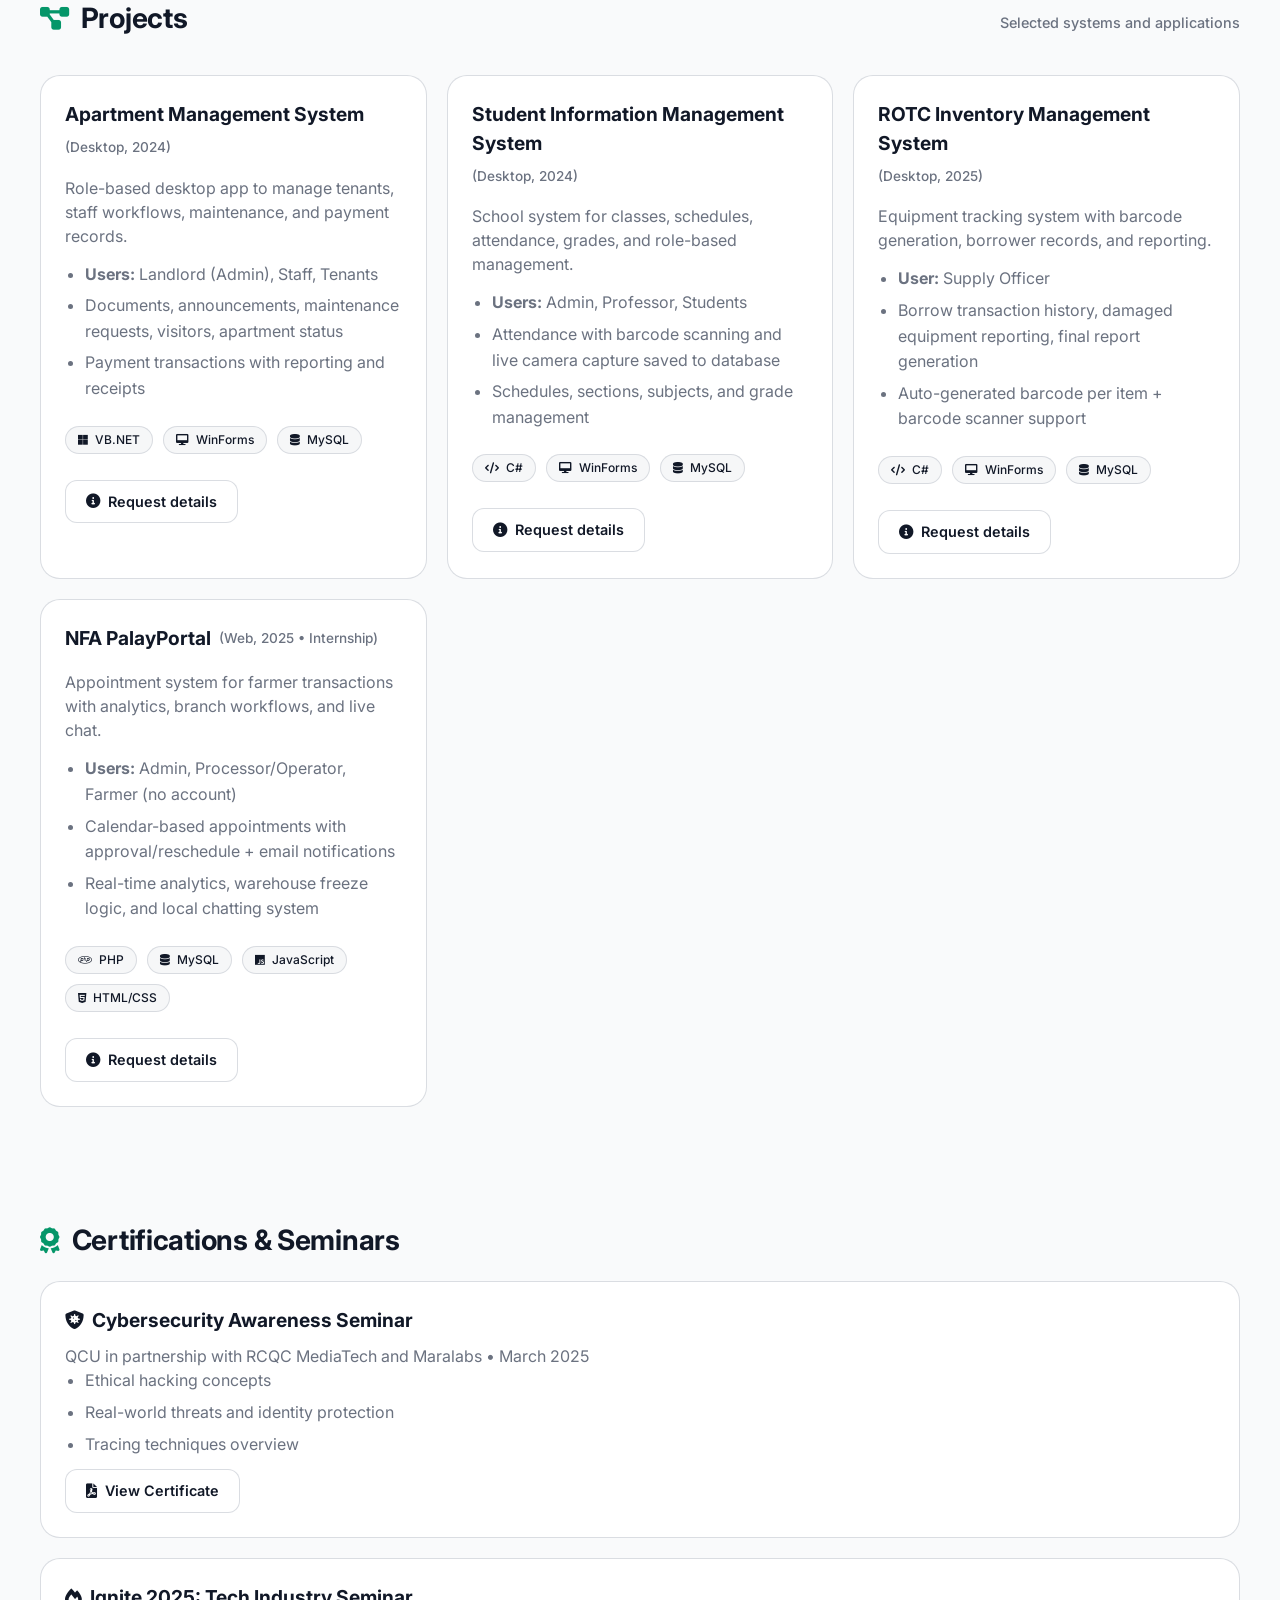
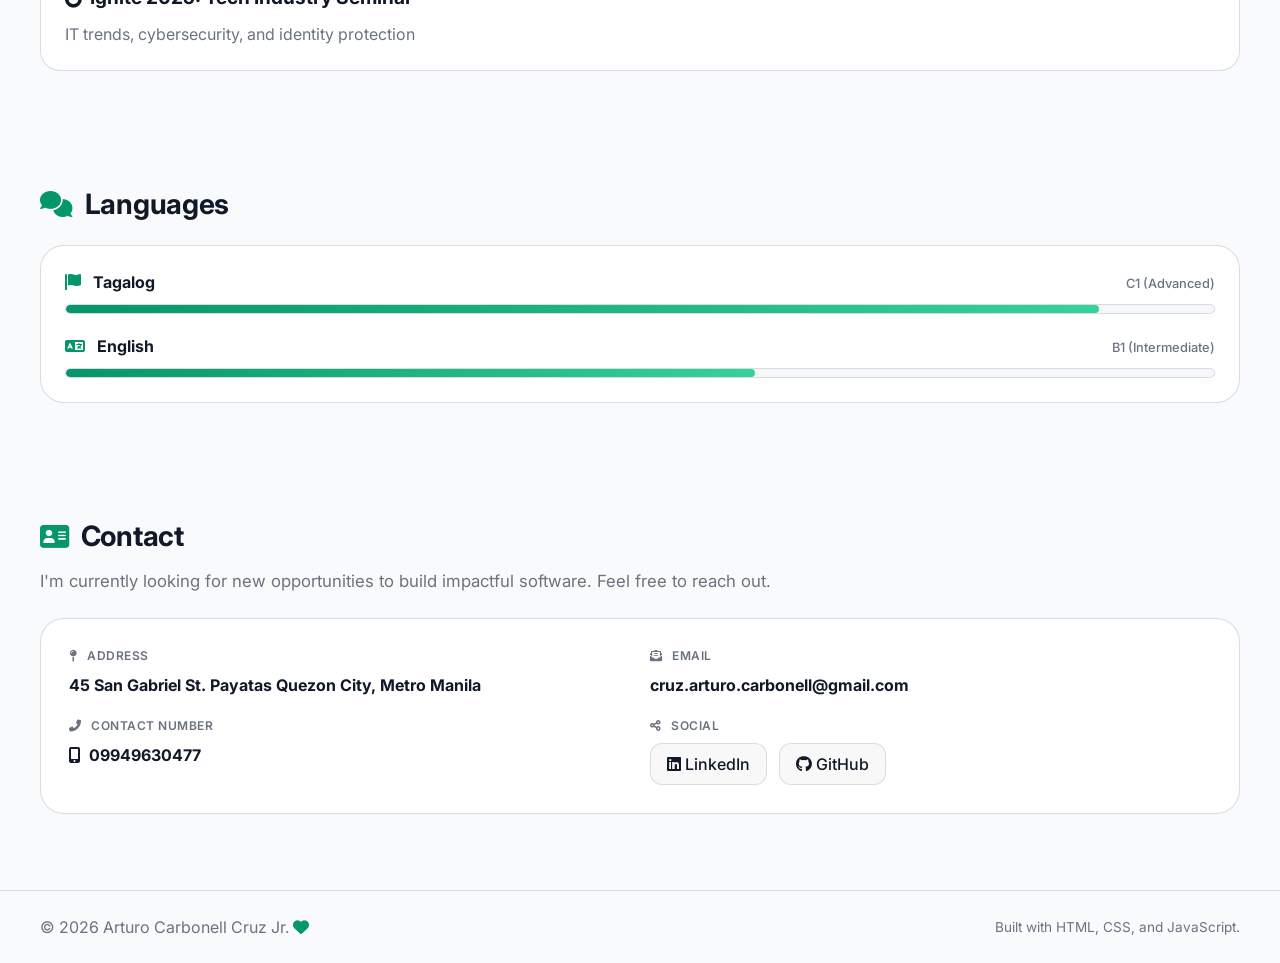
==== commit ebd2f28e: "Added Back to Top Navigator" ====
--- a/index.html
+++ b/index.html
@@ -397,6 +397,10 @@
         </div>
     </footer>
 
+    <button type="button" id="backToTop" class="back-to-top" aria-label="Back to top" title="Back to top">
+        <i class="fas fa-arrow-up" aria-hidden="true"></i>
+    </button>
+
     <div id="toastMessage" class="toast-message"></div>
 
     <script src="scripts.js"></script>
--- a/style.css
+++ b/style.css
@@ -777,6 +777,48 @@
     border-radius: 20px;
 }
 
+/* Back to Top */
+.back-to-top {
+    position: fixed;
+    right: 24px;
+    bottom: 24px;
+    width: 46px;
+    height: 46px;
+    border-radius: 16px;
+    border: 1px solid var(--border);
+    background: color-mix(in srgb, var(--surface) 88%, transparent);
+    color: var(--text);
+    box-shadow: var(--shadow);
+    display: grid;
+    place-items: center;
+    cursor: pointer;
+    opacity: 0;
+    transform: translateY(12px);
+    pointer-events: none;
+    transition: opacity 0.18s ease, transform 0.18s ease, border-color 0.18s ease;
+    z-index: 900;
+    backdrop-filter: blur(10px);
+}
+
+.back-to-top i {
+    font-size: 16px;
+}
+
+.back-to-top.is-visible {
+    opacity: 1;
+    transform: translateY(0);
+    pointer-events: auto;
+}
+
+.back-to-top:hover {
+    border-color: color-mix(in srgb, var(--accent) 55%, var(--border));
+}
+
+.back-to-top:focus-visible {
+    outline: 3px solid color-mix(in srgb, var(--accent) 35%, transparent);
+    outline-offset: 3px;
+}
+
 /* Toast Message */
 .toast-message {
     position: fixed;
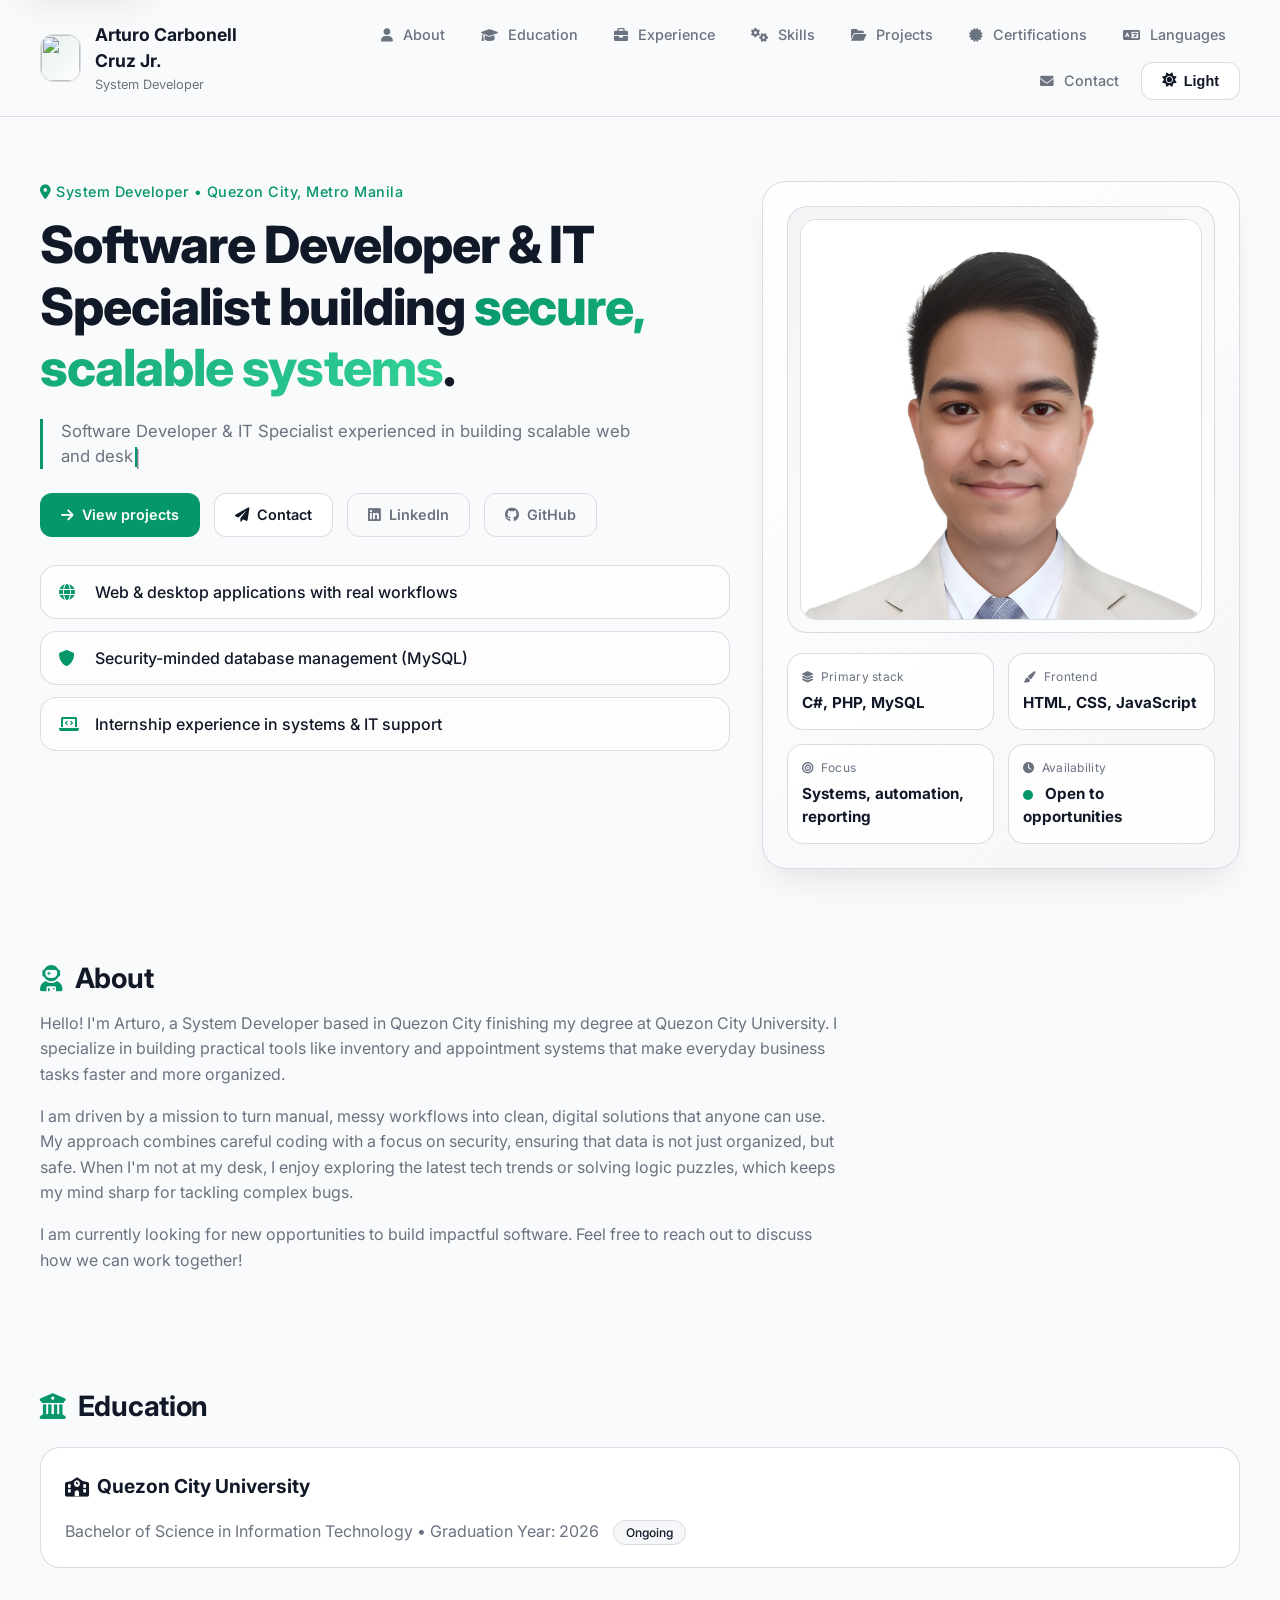
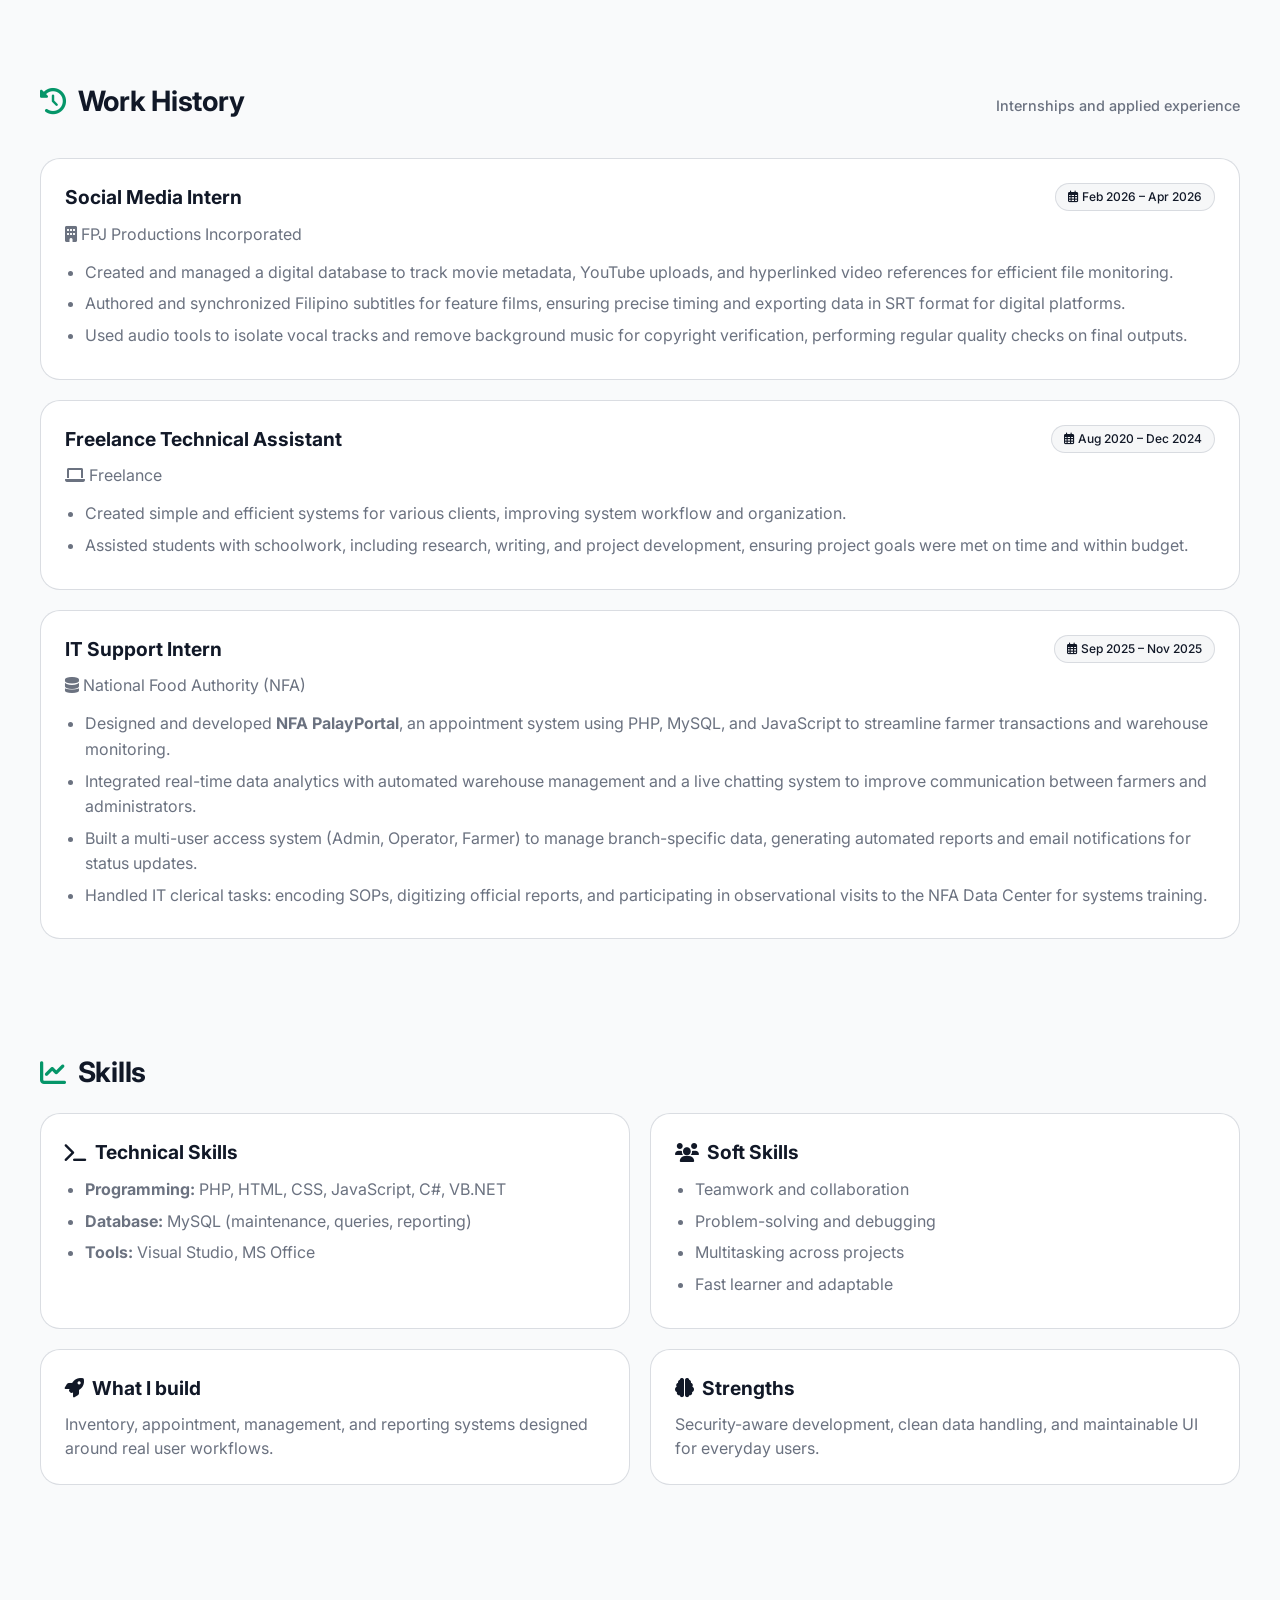
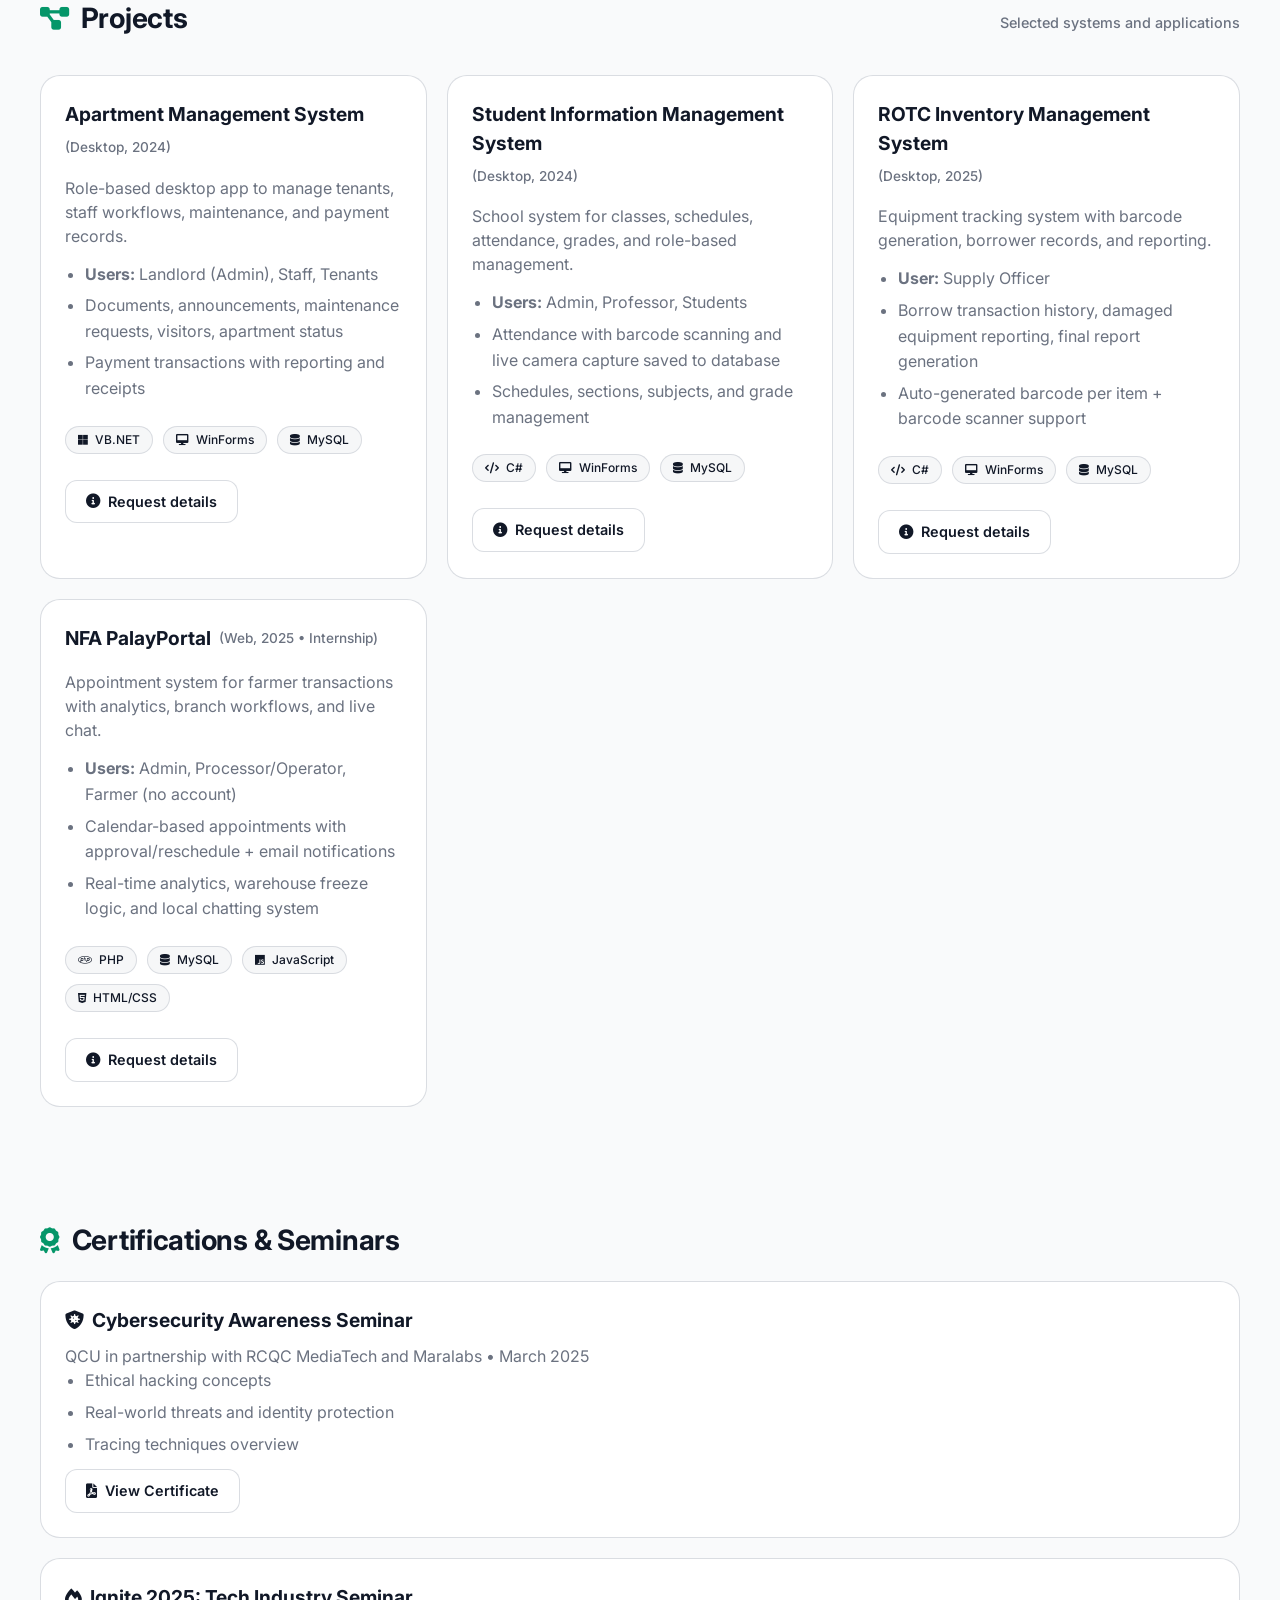
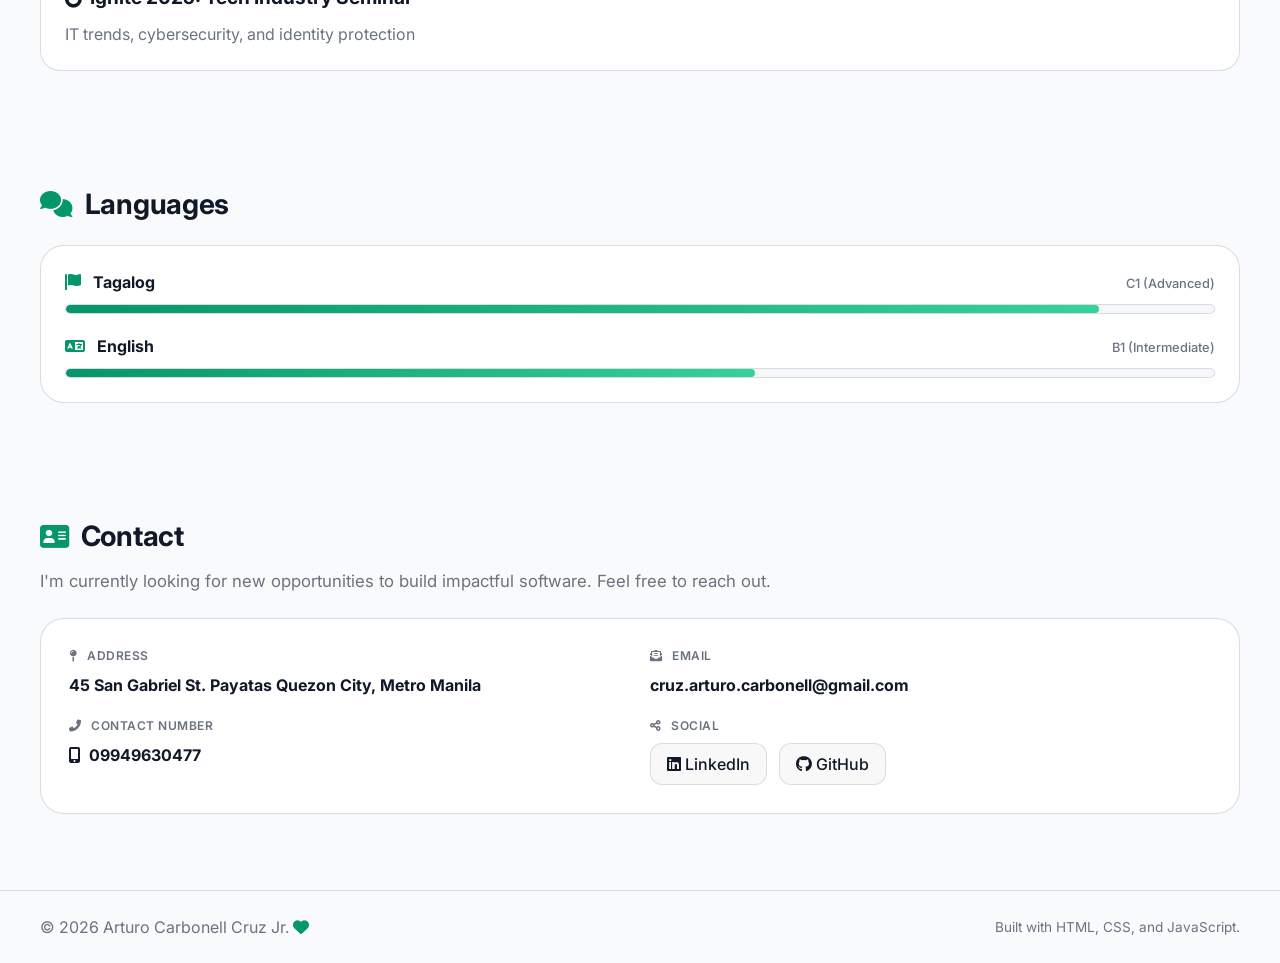
==== commit a461b29f: "Renamed logo" ====
--- a/index.html
+++ b/index.html
@@ -19,7 +19,7 @@
         <div class="container">
             <div class="brand">
                 <div class="avatar" aria-hidden="true">
-                    <img class="logo" src="assets/Gemini_Generated_Image_g83aevg83aevg83a.png" alt="" loading="eager" decoding="async" />
+                    <img class="logo" src="assets/logo.png" alt="" loading="eager" decoding="async" />
                 </div>
                 <div>
                     <div class="brand-name">Arturo Carbonell Cruz Jr.</div>
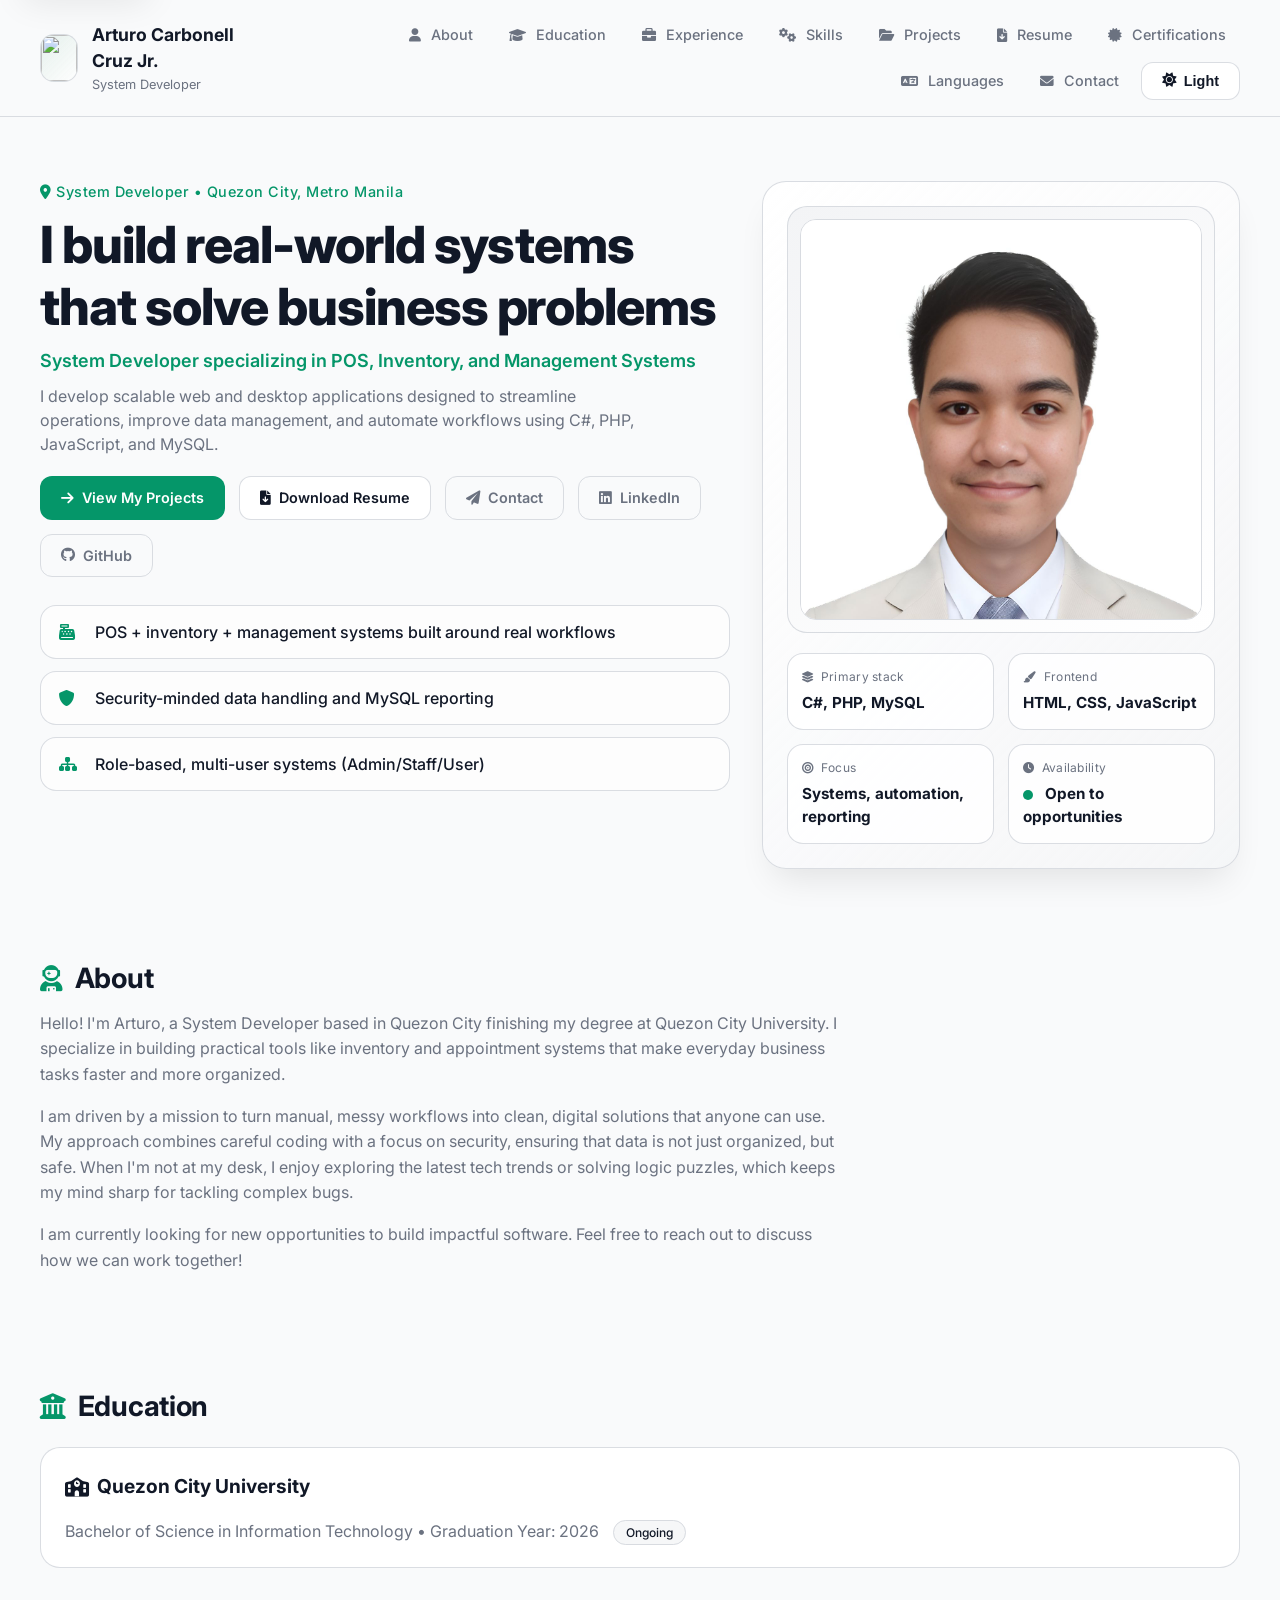
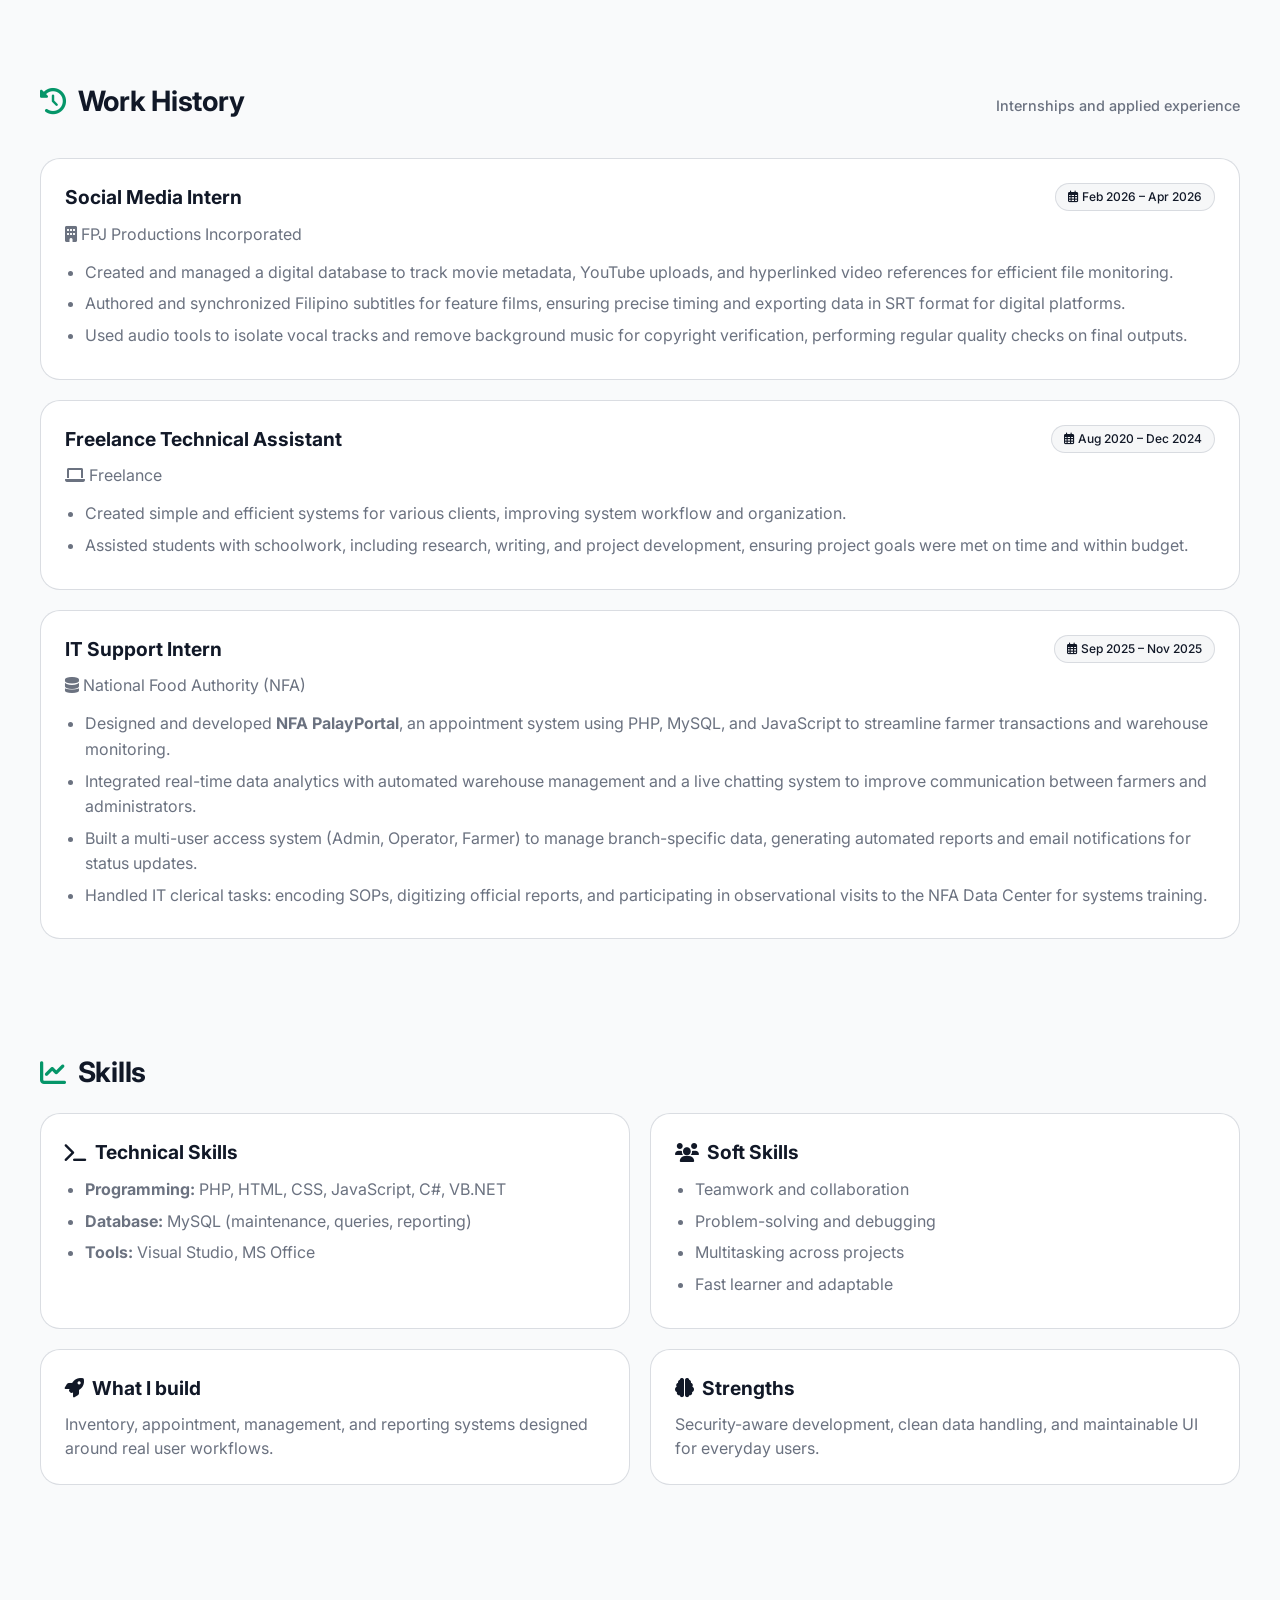
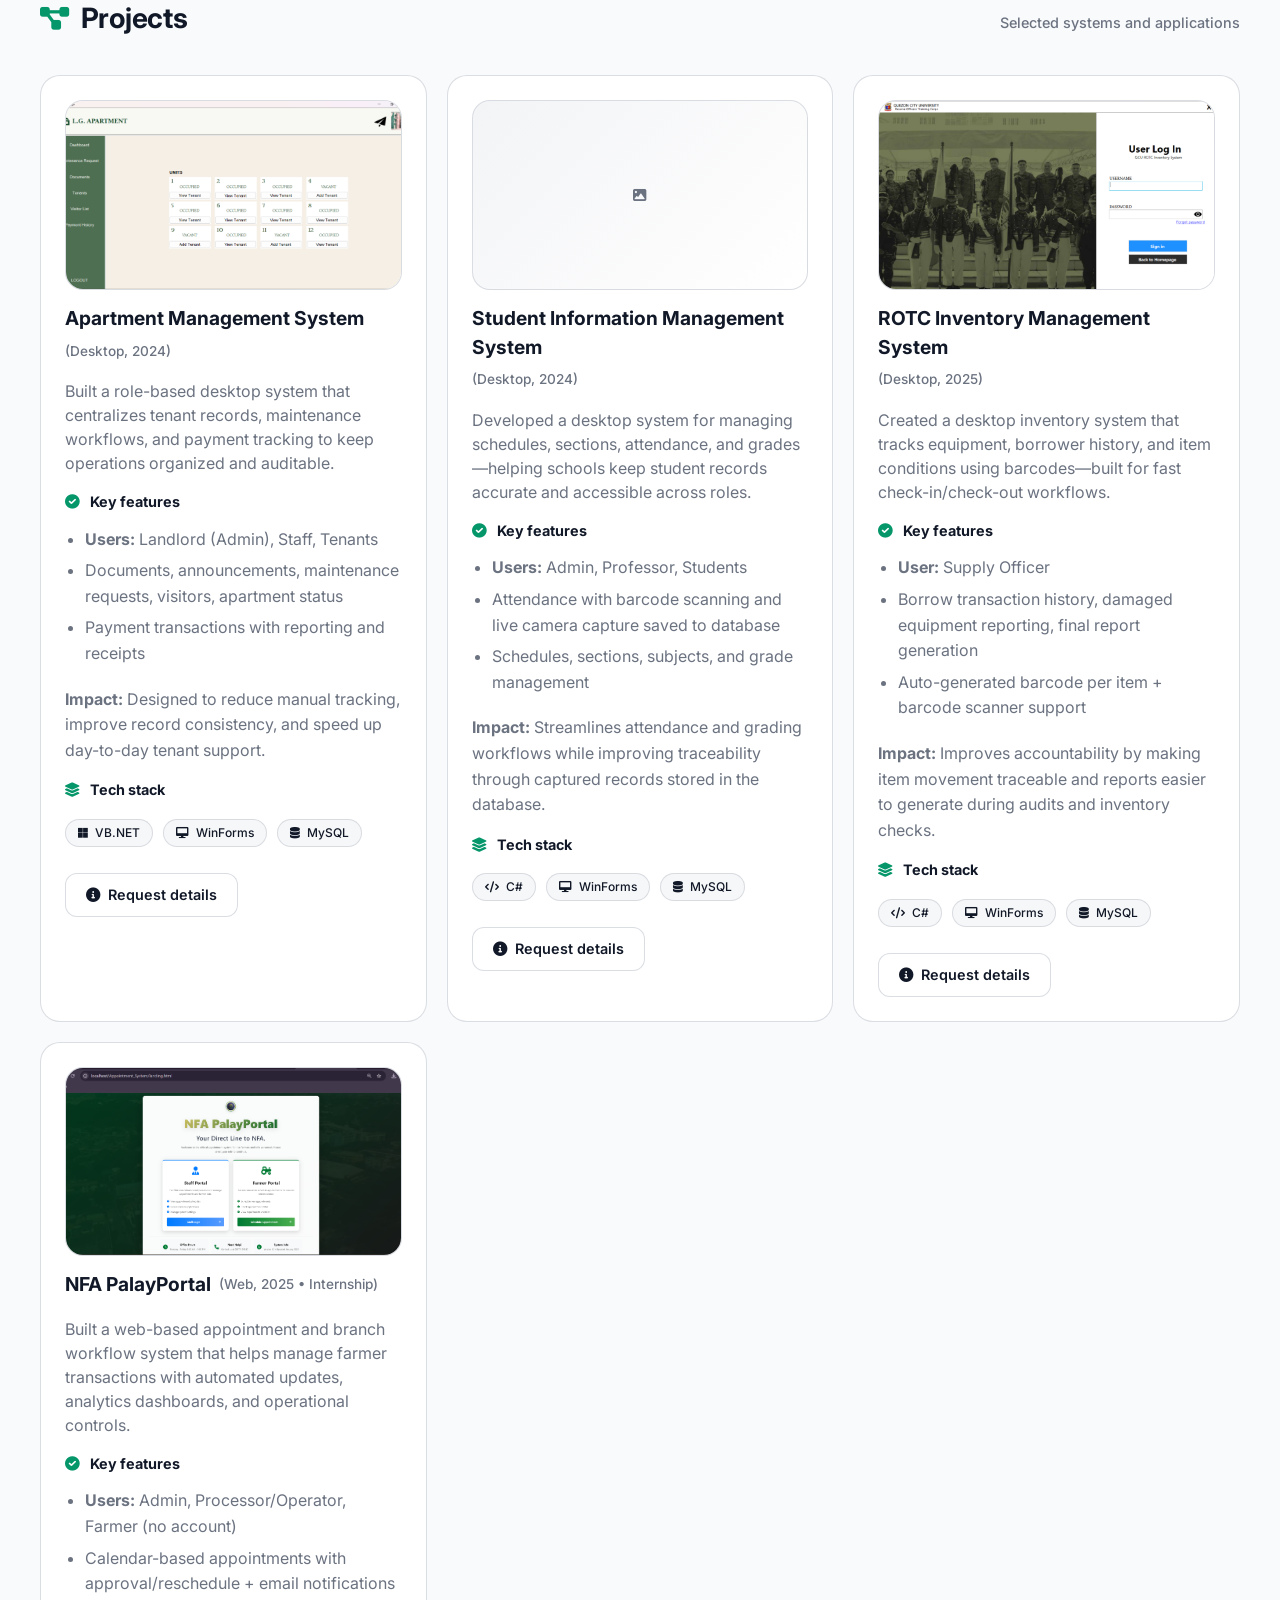
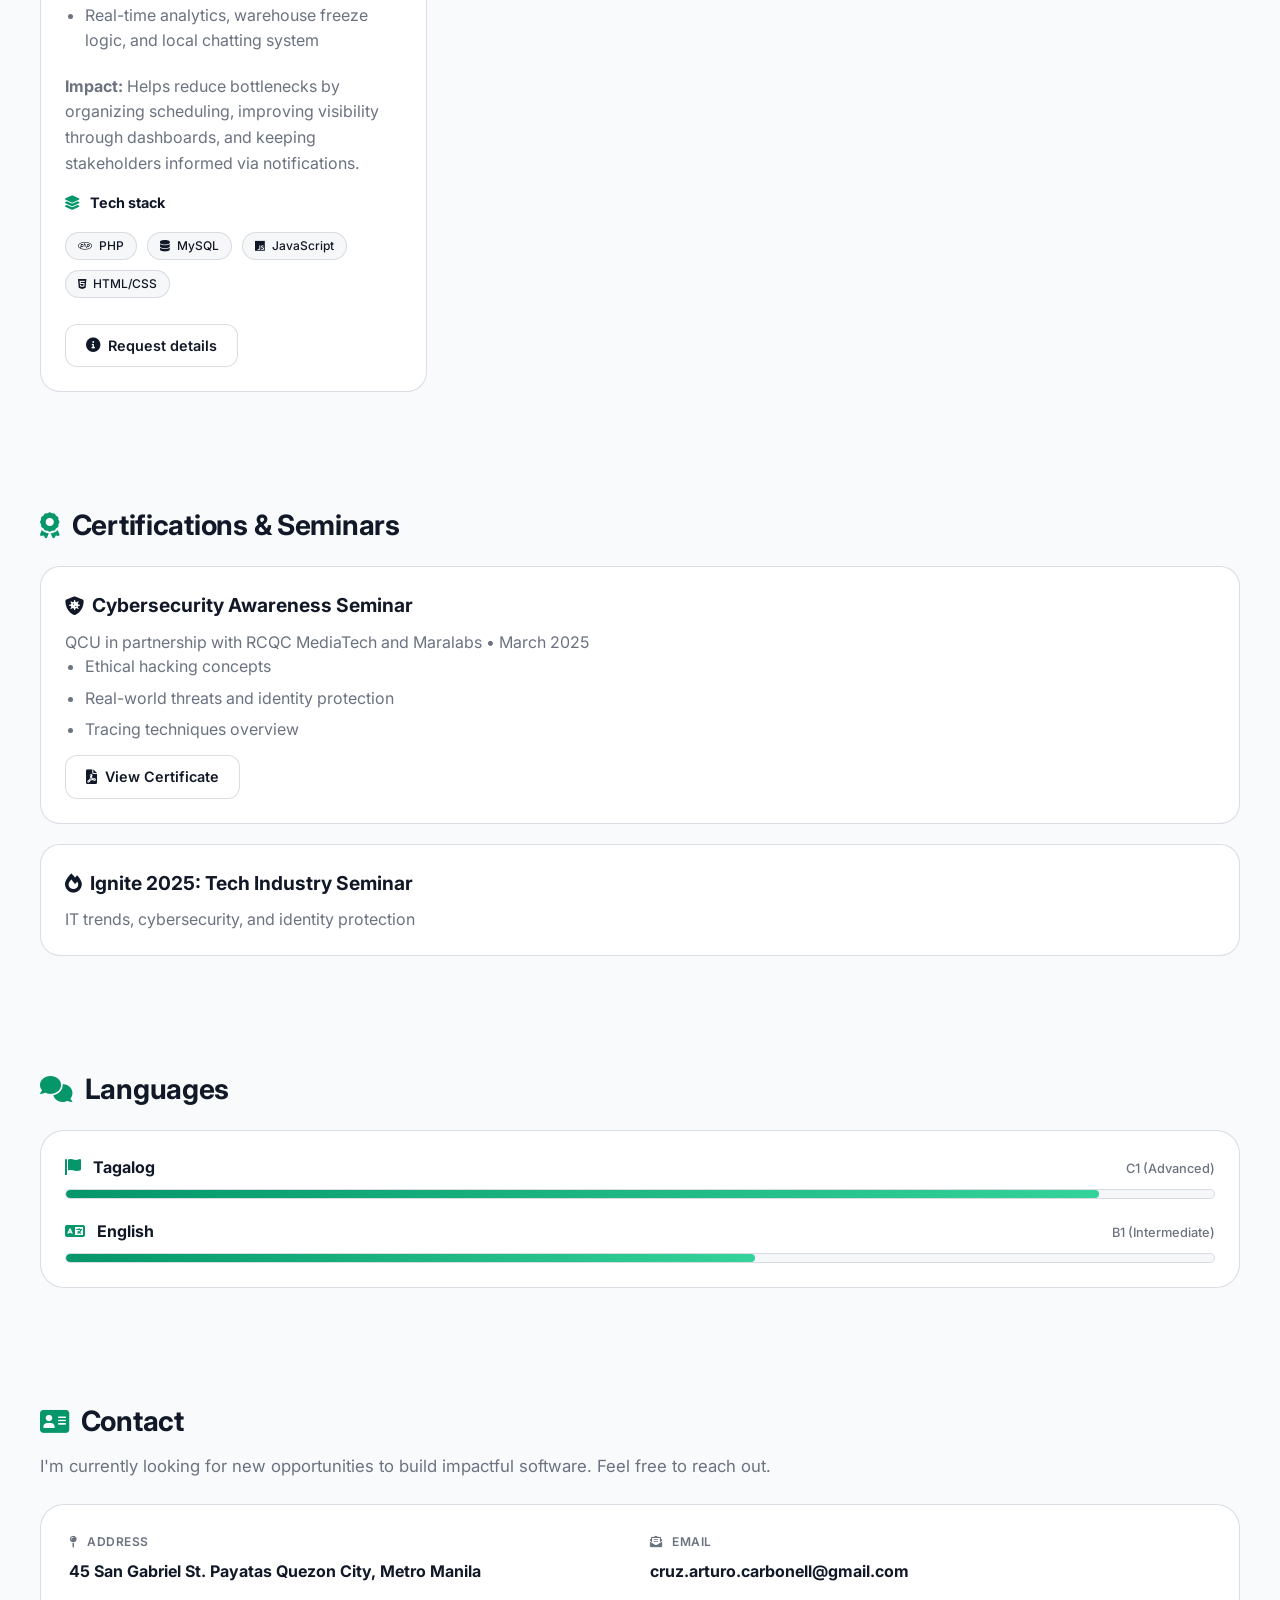
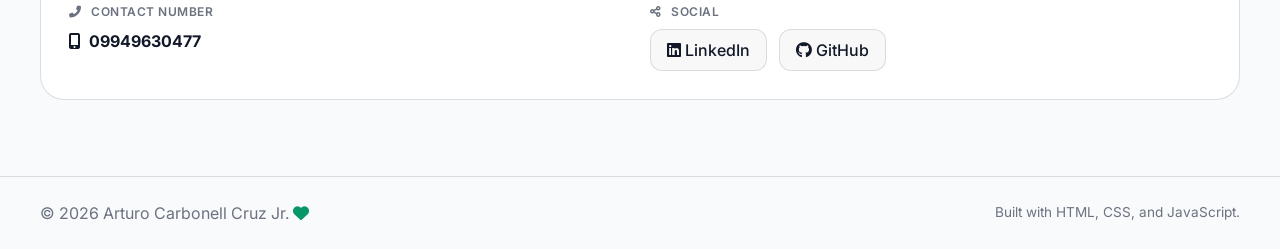
==== commit 2796d2cc: "Improved" ====
--- a/index.html
+++ b/index.html
@@ -37,6 +37,7 @@
                 <a class="nav-link" href="#experience"><i class="fas fa-briefcase"></i> Experience</a>
                 <a class="nav-link" href="#skills"><i class="fas fa-cogs"></i> Skills</a>
                 <a class="nav-link" href="#projects"><i class="fas fa-folder-open"></i> Projects</a>
+                <a class="nav-link" href="resume.pdf" download><i class="fas fa-file-download"></i> Resume</a>
                 <a class="nav-link" href="#certifications"><i class="fas fa-certificate"></i> Certifications</a>
                 <a class="nav-link" href="#languages"><i class="fas fa-language"></i> Languages</a>
                 <a class="nav-link" href="#contact"><i class="fas fa-envelope"></i> Contact</a>
@@ -52,20 +53,29 @@
             <div class="container hero-grid">
                 <div>
                     <p class="eyebrow"><i class="fas fa-map-marker-alt"></i> System Developer • Quezon City, Metro Manila</p>
-                    <h1 class="headline">Software Developer &amp; IT Specialist building <span class="gradient-text">secure, scalable systems</span>.</h1>
-                    <p class="subhead" id="typing"></p>
+                    <h1 class="headline" id="hero-text" data-text="I build real-world systems that solve business problems">I build real-world systems that solve business problems</h1>
+
+                    <p class="subtitle">
+                        System Developer specializing in POS, Inventory, and Management Systems
+                    </p>
+
+                    <p class="description">
+                        I develop scalable web and desktop applications designed to streamline operations,
+                        improve data management, and automate workflows using C#, PHP, JavaScript, and MySQL.
+                    </p>
 
                     <div class="cta-row">
-                        <a class="button" href="#projects"><i class="fas fa-arrow-right"></i> View projects</a>
-                        <a class="button button-secondary" href="#contact"><i class="fas fa-paper-plane"></i> Contact</a>
+                        <a class="button" href="#projects"><i class="fas fa-arrow-right"></i> View My Projects</a>
+                        <a class="button button-secondary" href="resume.pdf" download><i class="fas fa-file-download"></i> Download Resume</a>
+                        <a class="button button-ghost" href="#contact"><i class="fas fa-paper-plane"></i> Contact</a>
                         <a class="button button-ghost" href="https://www.linkedin.com/in/cruz-jr-arturo-248a96302/" target="_blank" rel="noreferrer"><i class="fab fa-linkedin"></i> LinkedIn</a>
                         <a class="button button-ghost" href="https://github.com/r2ro-crz" target="_blank" rel="noreferrer"><i class="fab fa-github"></i> GitHub</a>
                     </div>
 
                     <ul class="highlights" aria-label="Highlights">
-                        <li class="highlight"><i class="fas fa-globe"></i> Web &amp; desktop applications with real workflows</li>
-                        <li class="highlight"><i class="fas fa-shield-alt"></i> Security-minded database management (MySQL)</li>
-                        <li class="highlight"><i class="fas fa-laptop-code"></i> Internship experience in systems &amp; IT support</li>
+                        <li class="highlight"><i class="fas fa-cash-register"></i> POS + inventory + management systems built around real workflows</li>
+                        <li class="highlight"><i class="fas fa-shield-alt"></i> Security-minded data handling and MySQL reporting</li>
+                        <li class="highlight"><i class="fas fa-sitemap"></i> Role-based, multi-user systems (Admin/Staff/User)</li>
                     </ul>
                 </div>
 
@@ -230,15 +240,22 @@
 
                 <div class="grid grid-projects">
                     <article class="card card-project">
+                        <div class="project-media">
+                            <img class="project-image" src="assets/projects/apartment-management.png" alt="Apartment Management System screenshot" loading="lazy" decoding="async" onerror="this.style.display='none'; this.closest('.project-media')?.classList.add('no-image');" />
+                            <div class="project-image-hint" aria-hidden="true"><i class="fas fa-image"></i></div>
+                        </div>
                         <div class="card-top">
                             <h3 class="card-title">Apartment Management System <span class="muted">(Desktop, 2024)</span></h3>
-                            <p class="card-body">Role-based desktop app to manage tenants, staff workflows, maintenance, and payment records.</p>
-                        </div>
+                            <p class="card-body">Built a role-based desktop system that centralizes tenant records, maintenance workflows, and payment tracking to keep operations organized and auditable.</p>
+                        </div>
+                        <div class="project-meta-title"><i class="fas fa-check-circle"></i> Key features</div>
                         <ul class="list">
                             <li><strong>Users:</strong> Landlord (Admin), Staff, Tenants</li>
                             <li>Documents, announcements, maintenance requests, visitors, apartment status</li>
                             <li>Payment transactions with reporting and receipts</li>
                         </ul>
+                        <p class="project-impact"><strong>Impact:</strong> Designed to reduce manual tracking, improve record consistency, and speed up day-to-day tenant support.</p>
+                        <div class="project-meta-title"><i class="fas fa-layer-group"></i> Tech stack</div>
                         <div class="tags" aria-label="Technologies">
                             <span class="tag"><i class="fab fa-microsoft"></i> VB.NET</span>
                             <span class="tag"><i class="fas fa-desktop"></i> WinForms</span>
@@ -250,15 +267,22 @@
                     </article>
 
                     <article class="card card-project">
+                        <div class="project-media">
+                            <img class="project-image" src="assets/projects/student-information-system.jpg" alt="Student Information Management System screenshot" loading="lazy" decoding="async" onerror="this.style.display='none'; this.closest('.project-media')?.classList.add('no-image');" />
+                            <div class="project-image-hint" aria-hidden="true"><i class="fas fa-image"></i></div>
+                        </div>
                         <div class="card-top">
                             <h3 class="card-title">Student Information Management System <span class="muted">(Desktop, 2024)</span></h3>
-                            <p class="card-body">School system for classes, schedules, attendance, grades, and role-based management.</p>
-                        </div>
+                            <p class="card-body">Developed a desktop system for managing schedules, sections, attendance, and grades—helping schools keep student records accurate and accessible across roles.</p>
+                        </div>
+                        <div class="project-meta-title"><i class="fas fa-check-circle"></i> Key features</div>
                         <ul class="list">
                             <li><strong>Users:</strong> Admin, Professor, Students</li>
                             <li>Attendance with barcode scanning and live camera capture saved to database</li>
                             <li>Schedules, sections, subjects, and grade management</li>
                         </ul>
+                        <p class="project-impact"><strong>Impact:</strong> Streamlines attendance and grading workflows while improving traceability through captured records stored in the database.</p>
+                        <div class="project-meta-title"><i class="fas fa-layer-group"></i> Tech stack</div>
                         <div class="tags" aria-label="Technologies">
                             <span class="tag"><i class="fas fa-code"></i> C#</span>
                             <span class="tag"><i class="fas fa-desktop"></i> WinForms</span>
@@ -270,15 +294,22 @@
                     </article>
 
                     <article class="card card-project">
+                        <div class="project-media">
+                            <img class="project-image" src="assets/projects/rotc-inventory.png" alt="ROTC Inventory Management System screenshot" loading="lazy" decoding="async" onerror="this.style.display='none'; this.closest('.project-media')?.classList.add('no-image');" />
+                            <div class="project-image-hint" aria-hidden="true"><i class="fas fa-image"></i></div>
+                        </div>
                         <div class="card-top">
                             <h3 class="card-title">ROTC Inventory Management System <span class="muted">(Desktop, 2025)</span></h3>
-                            <p class="card-body">Equipment tracking system with barcode generation, borrower records, and reporting.</p>
-                        </div>
+                            <p class="card-body">Created a desktop inventory system that tracks equipment, borrower history, and item conditions using barcodes—built for fast check-in/check-out workflows.</p>
+                        </div>
+                        <div class="project-meta-title"><i class="fas fa-check-circle"></i> Key features</div>
                         <ul class="list">
                             <li><strong>User:</strong> Supply Officer</li>
                             <li>Borrow transaction history, damaged equipment reporting, final report generation</li>
                             <li>Auto-generated barcode per item + barcode scanner support</li>
                         </ul>
+                        <p class="project-impact"><strong>Impact:</strong> Improves accountability by making item movement traceable and reports easier to generate during audits and inventory checks.</p>
+                        <div class="project-meta-title"><i class="fas fa-layer-group"></i> Tech stack</div>
                         <div class="tags" aria-label="Technologies">
                             <span class="tag"><i class="fas fa-code"></i> C#</span>
                             <span class="tag"><i class="fas fa-desktop"></i> WinForms</span>
@@ -290,15 +321,22 @@
                     </article>
 
                     <article class="card card-project">
+                        <div class="project-media">
+                            <img class="project-image" src="assets/projects/nfa-palayportal.png" alt="NFA PalayPortal screenshot" loading="lazy" decoding="async" onerror="this.style.display='none'; this.closest('.project-media')?.classList.add('no-image');" />
+                            <div class="project-image-hint" aria-hidden="true"><i class="fas fa-image"></i></div>
+                        </div>
                         <div class="card-top">
                             <h3 class="card-title">NFA PalayPortal <span class="muted">(Web, 2025 • Internship)</span></h3>
-                            <p class="card-body">Appointment system for farmer transactions with analytics, branch workflows, and live chat.</p>
-                        </div>
+                            <p class="card-body">Built a web-based appointment and branch workflow system that helps manage farmer transactions with automated updates, analytics dashboards, and operational controls.</p>
+                        </div>
+                        <div class="project-meta-title"><i class="fas fa-check-circle"></i> Key features</div>
                         <ul class="list">
                             <li><strong>Users:</strong> Admin, Processor/Operator, Farmer (no account)</li>
                             <li>Calendar-based appointments with approval/reschedule + email notifications</li>
                             <li>Real-time analytics, warehouse freeze logic, and local chatting system</li>
                         </ul>
+                        <p class="project-impact"><strong>Impact:</strong> Helps reduce bottlenecks by organizing scheduling, improving visibility through dashboards, and keeping stakeholders informed via notifications.</p>
+                        <div class="project-meta-title"><i class="fas fa-layer-group"></i> Tech stack</div>
                         <div class="tags" aria-label="Technologies">
                             <span class="tag"><i class="fab fa-php"></i> PHP</span>
                             <span class="tag"><i class="fas fa-database"></i> MySQL</span>
--- a/style.css
+++ b/style.css
@@ -15,6 +15,10 @@
     background: var(--bg);
     color: var(--text);
     transition: background 0.3s ease, color 0.3s ease;
+}
+
+.mono {
+    font-family: ui-monospace, SFMono-Regular, Menlo, Monaco, Consolas, "Liberation Mono", "Courier New", monospace;
 }
 
 body[data-theme="dark"] {
@@ -246,6 +250,19 @@
     padding: 64px 0 32px;
 }
 
+.subtitle {
+    font-size: 18px;
+    color: var(--accent);
+    margin-top: 10px;
+    font-weight: 600;
+}
+
+.description {
+    margin-top: 10px;
+    max-width: 60ch;
+    color: var(--muted);
+}
+
 .hero-grid {
     display: grid;
     grid-template-columns: 1.3fr 0.9fr;
@@ -542,6 +559,53 @@
     display: flex;
     flex-direction: column;
     gap: 14px;
+}
+
+.project-media {
+    border: 1px solid var(--border);
+    border-radius: 18px;
+    background: linear-gradient(135deg, var(--surface-2), var(--surface));
+    overflow: hidden;
+    position: relative;
+    aspect-ratio: 16 / 9;
+    display: grid;
+    place-items: center;
+}
+
+.project-image {
+    width: 100%;
+    height: 100%;
+    object-fit: cover;
+    display: block;
+}
+
+.project-image-hint {
+    padding: 14px 16px;
+    color: var(--muted);
+    font-size: 0.85rem;
+    text-align: center;
+}
+
+.project-media:not(.no-image) .project-image-hint {
+    display: none;
+}
+
+.project-meta-title {
+    font-weight: 700;
+    font-size: 0.9rem;
+    color: var(--text);
+    margin-top: 2px;
+}
+
+.project-meta-title i {
+    color: var(--accent);
+    margin-right: 8px;
+}
+
+.project-impact {
+    margin: 0;
+    color: var(--muted);
+    line-height: 1.6;
 }
 
 .card-top {
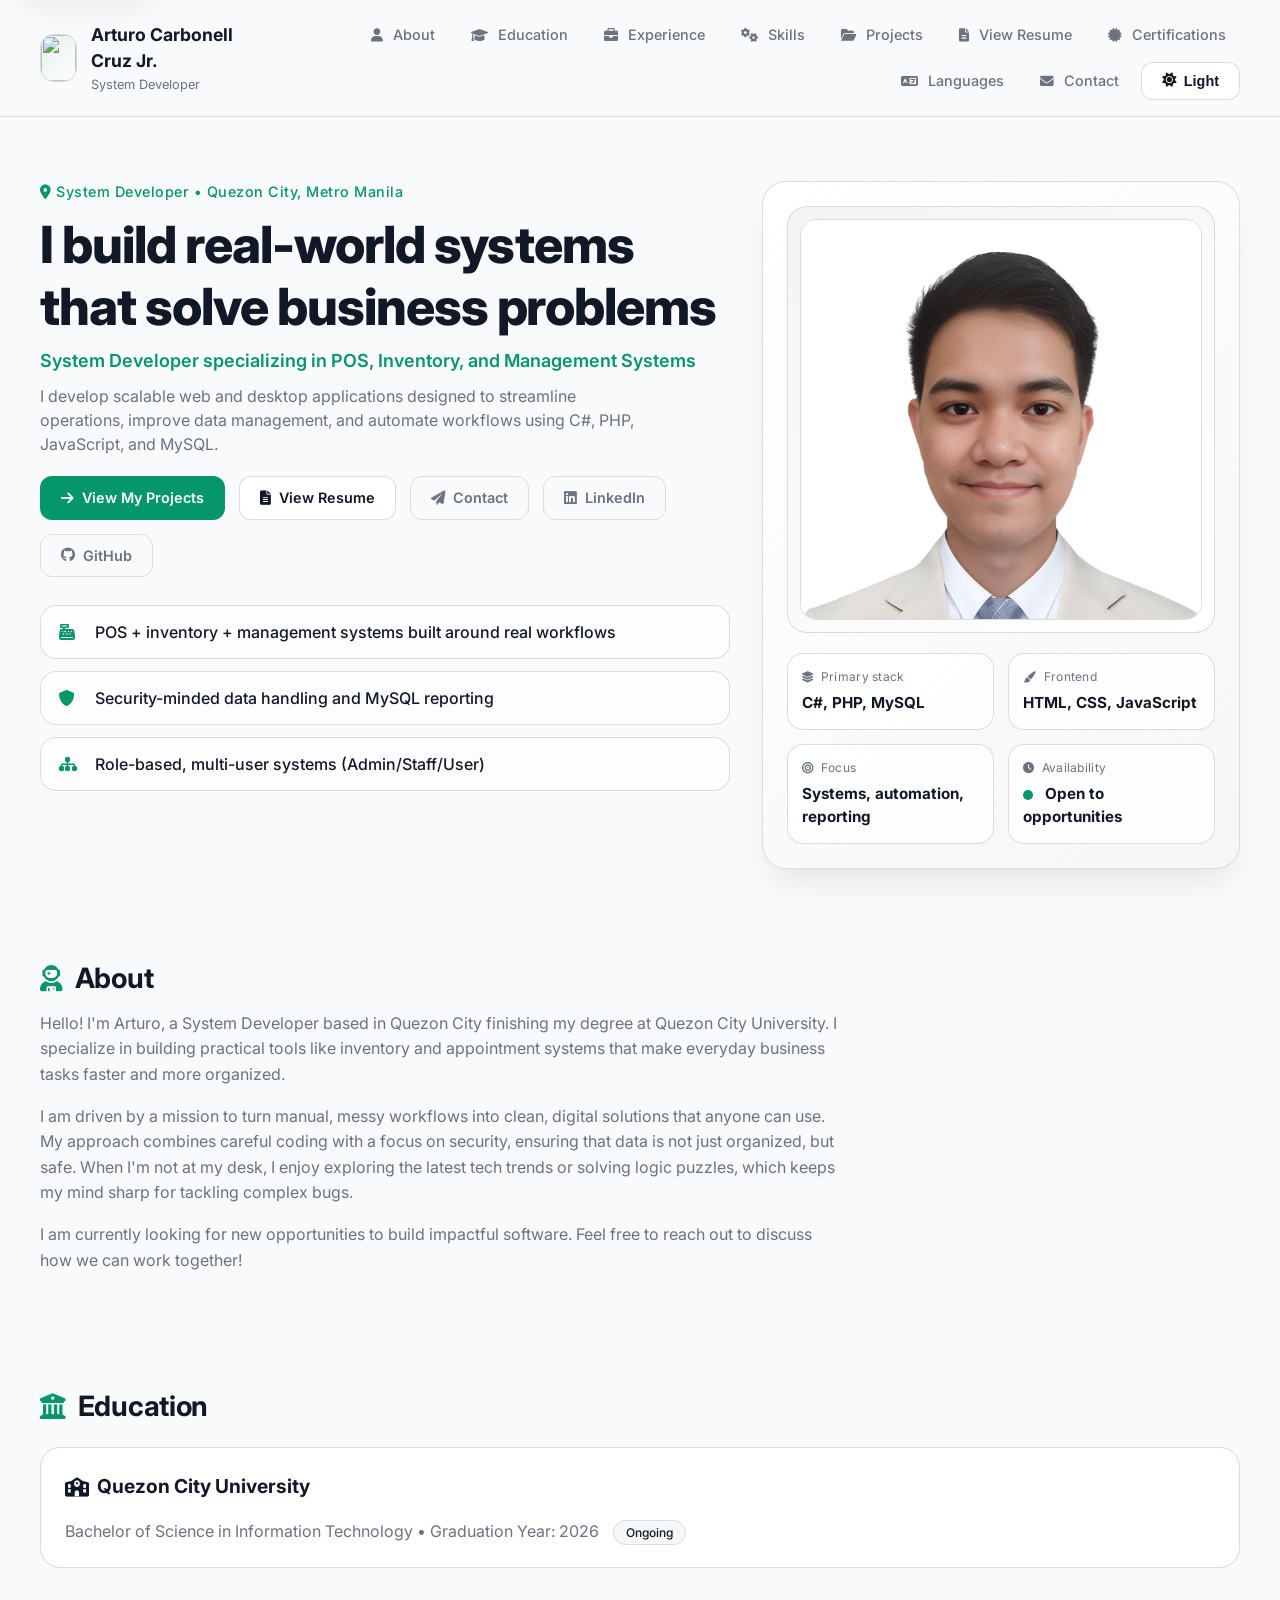
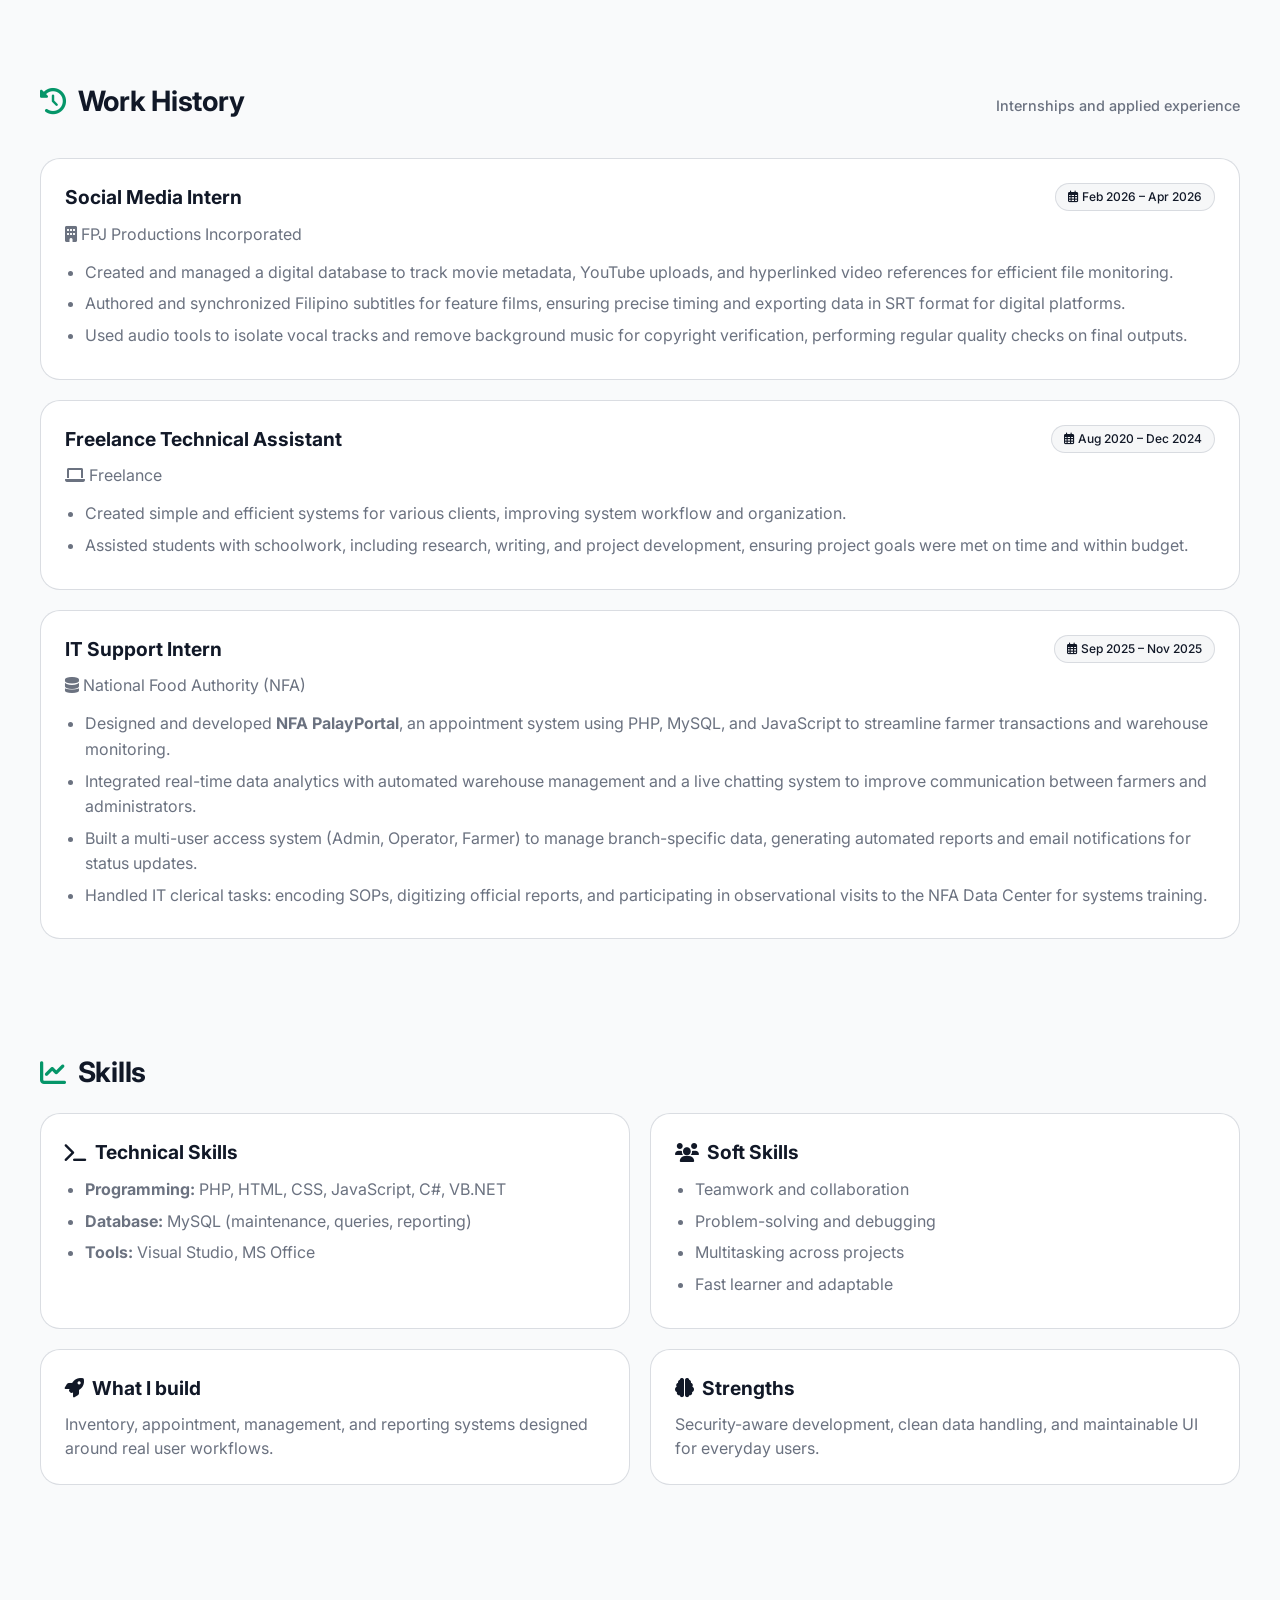
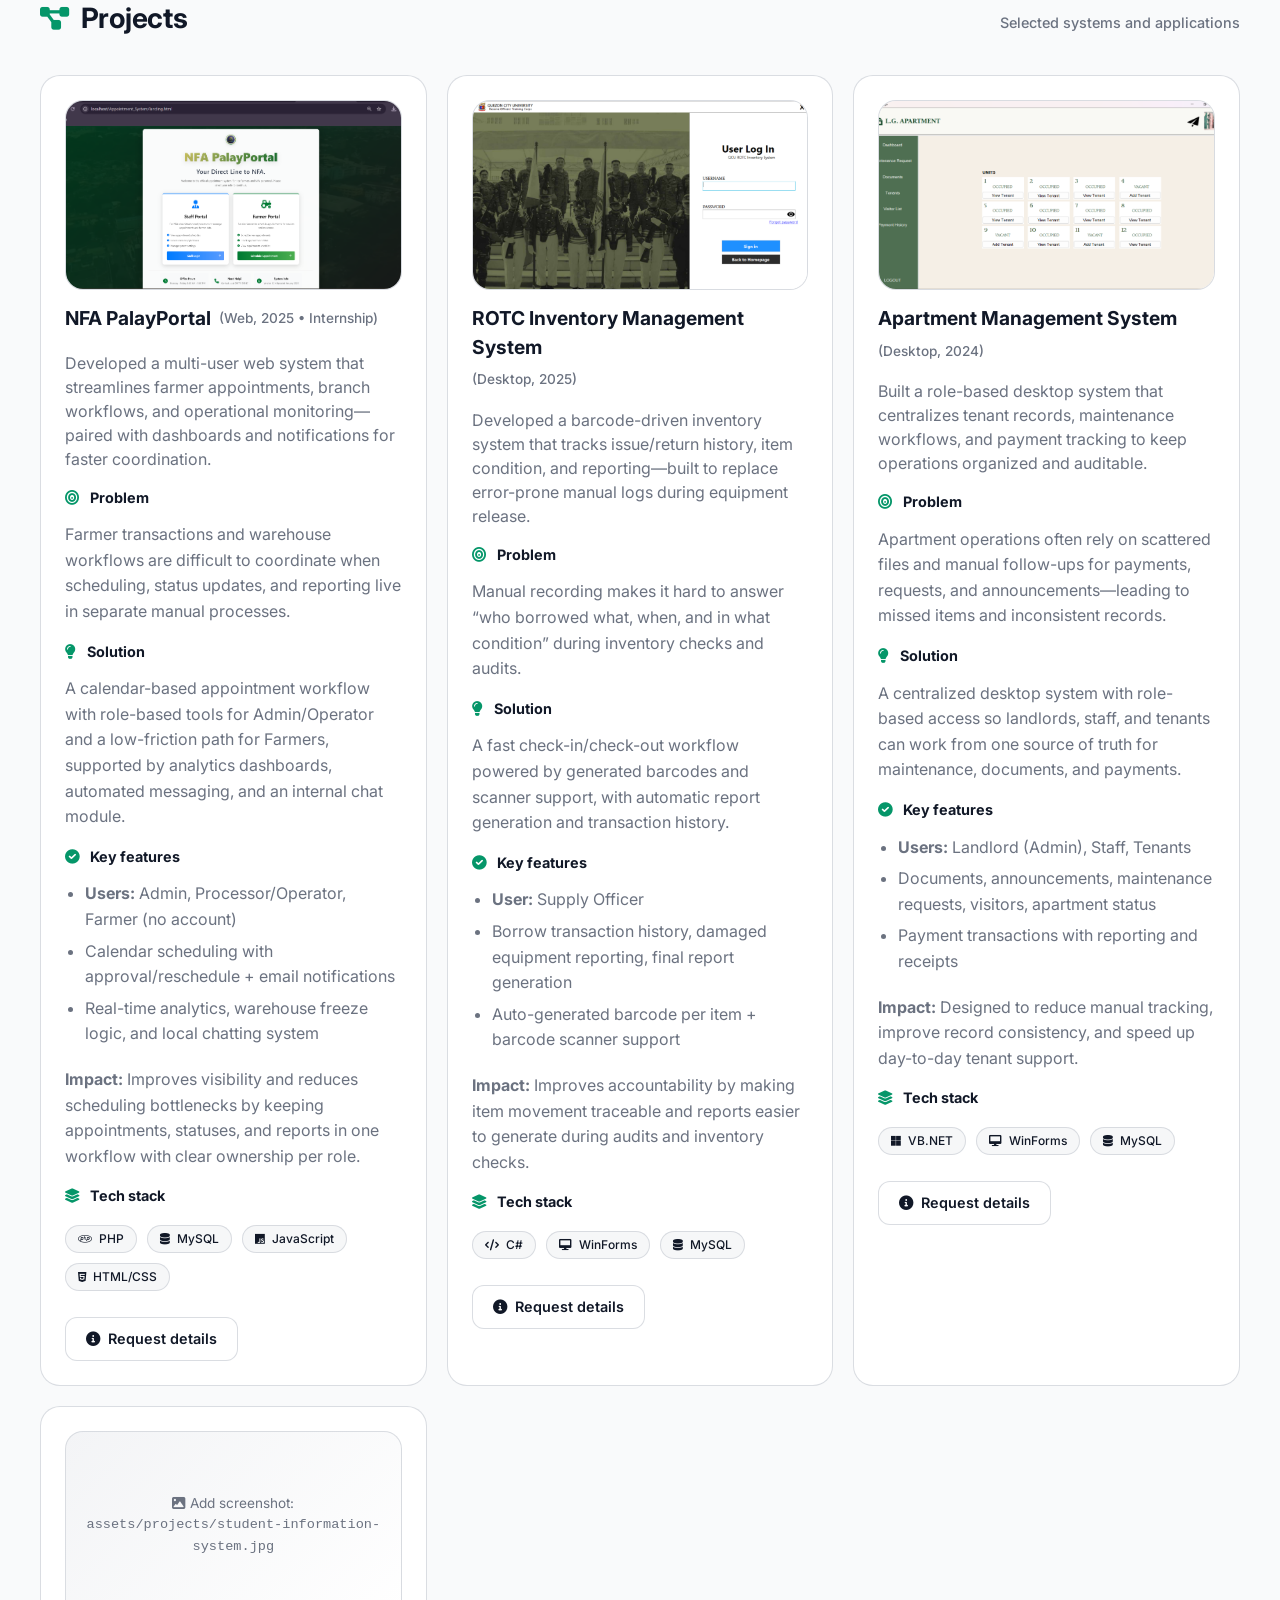
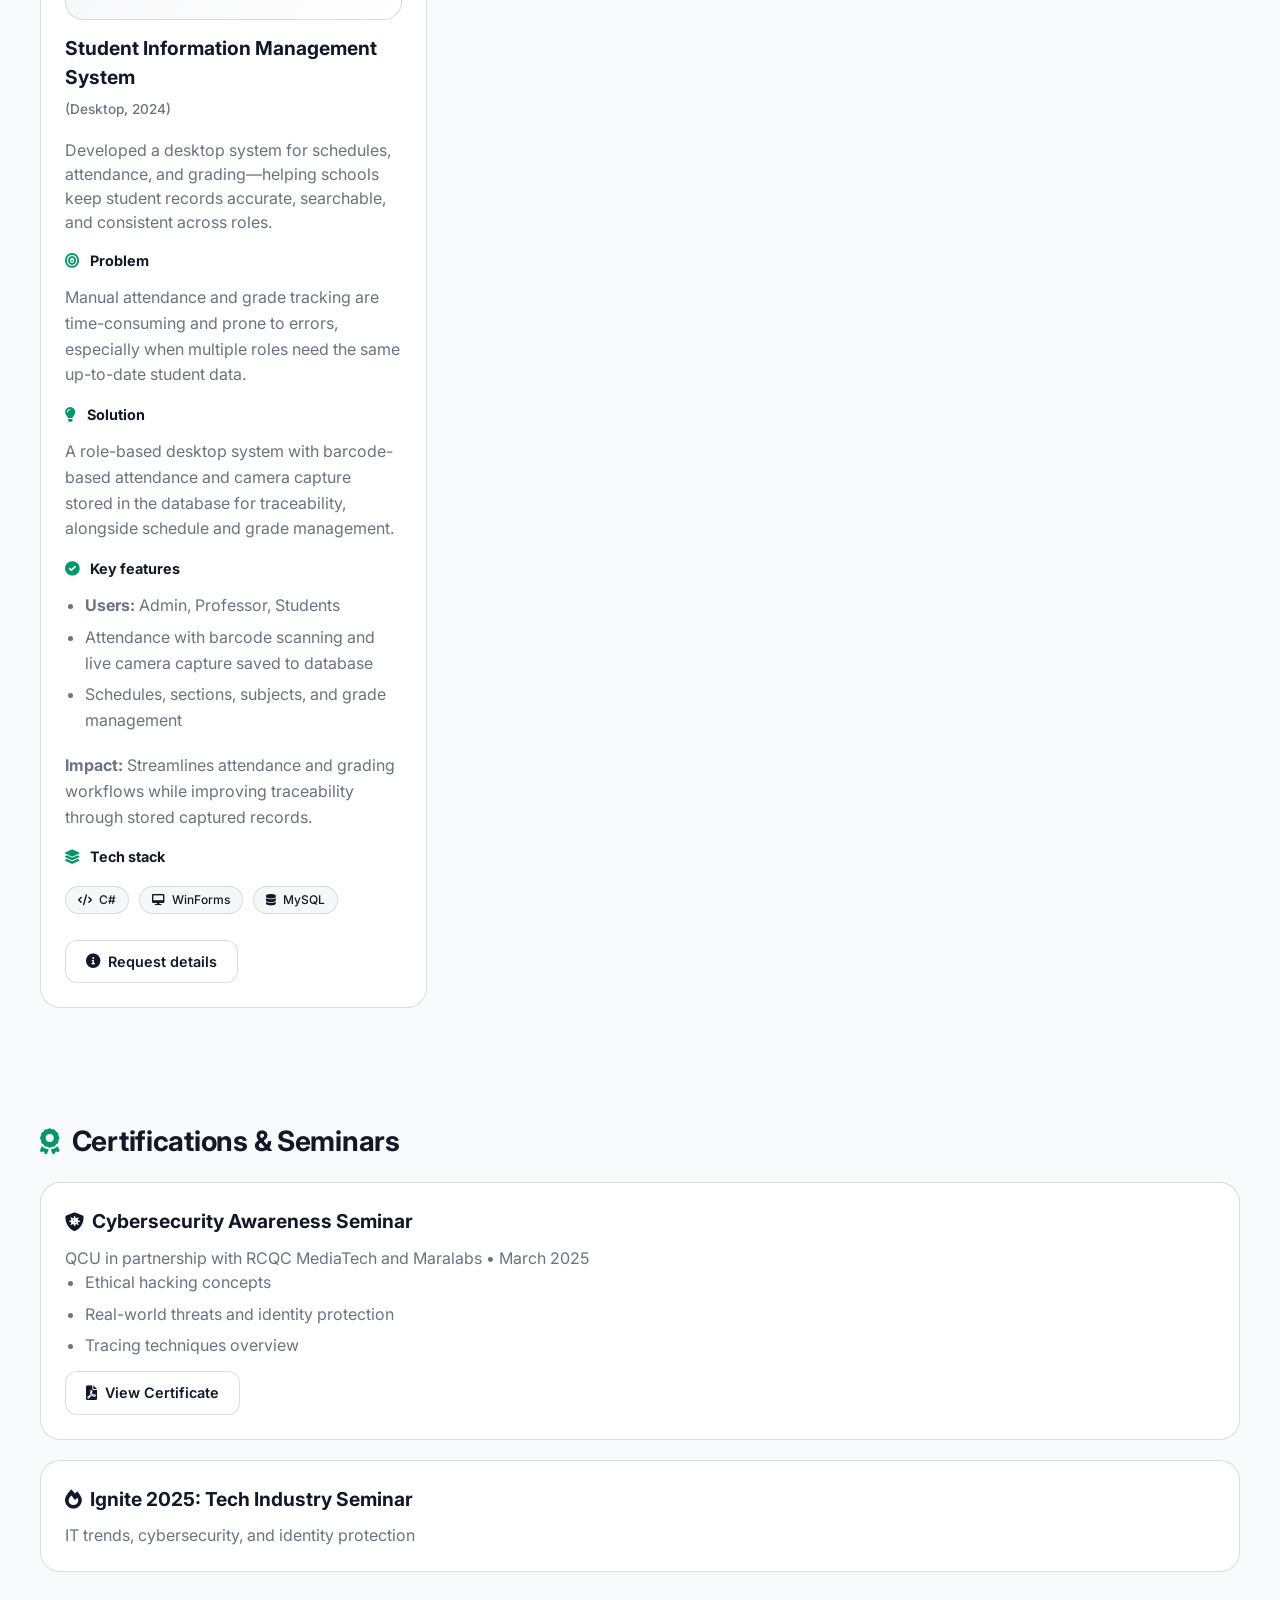
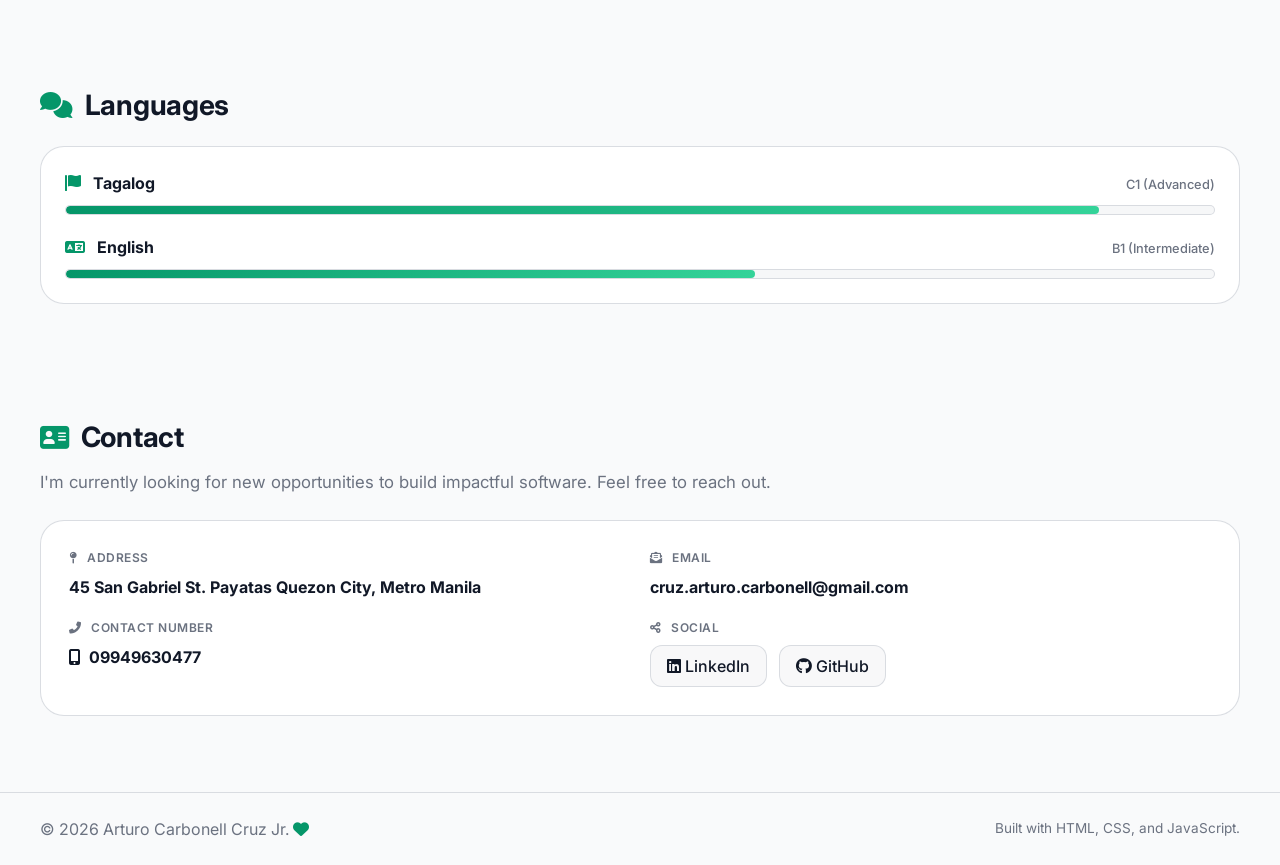
==== commit 5330025c: "Fix Resume" ====
--- a/index.html
+++ b/index.html
@@ -37,7 +37,7 @@
                 <a class="nav-link" href="#experience"><i class="fas fa-briefcase"></i> Experience</a>
                 <a class="nav-link" href="#skills"><i class="fas fa-cogs"></i> Skills</a>
                 <a class="nav-link" href="#projects"><i class="fas fa-folder-open"></i> Projects</a>
-                <a class="nav-link" href="resume.pdf" download><i class="fas fa-file-download"></i> Resume</a>
+                <a class="nav-link" href="resume.html"><i class="fas fa-file-alt"></i> View Resume</a>
                 <a class="nav-link" href="#certifications"><i class="fas fa-certificate"></i> Certifications</a>
                 <a class="nav-link" href="#languages"><i class="fas fa-language"></i> Languages</a>
                 <a class="nav-link" href="#contact"><i class="fas fa-envelope"></i> Contact</a>
@@ -66,7 +66,7 @@
 
                     <div class="cta-row">
                         <a class="button" href="#projects"><i class="fas fa-arrow-right"></i> View My Projects</a>
-                        <a class="button button-secondary" href="resume.pdf" download><i class="fas fa-file-download"></i> Download Resume</a>
+                        <a class="button button-secondary" href="resume.html"><i class="fas fa-file-alt"></i> View Resume</a>
                         <a class="button button-ghost" href="#contact"><i class="fas fa-paper-plane"></i> Contact</a>
                         <a class="button button-ghost" href="https://www.linkedin.com/in/cruz-jr-arturo-248a96302/" target="_blank" rel="noreferrer"><i class="fab fa-linkedin"></i> LinkedIn</a>
                         <a class="button button-ghost" href="https://github.com/r2ro-crz" target="_blank" rel="noreferrer"><i class="fab fa-github"></i> GitHub</a>
@@ -241,13 +241,86 @@
                 <div class="grid grid-projects">
                     <article class="card card-project">
                         <div class="project-media">
+                            <img class="project-image" src="assets/projects/nfa-palayportal.png" alt="NFA PalayPortal screenshot" loading="lazy" decoding="async" onerror="this.style.display='none'; this.closest('.project-media')?.classList.add('no-image');" />
+                            <div class="project-image-hint" aria-hidden="true"><i class="fas fa-image"></i> Add screenshot: <span class="mono">assets/projects/nfa-palayportal.png</span></div>
+                        </div>
+                        <div class="card-top">
+                            <h3 class="card-title">NFA PalayPortal <span class="muted">(Web, 2025 • Internship)</span></h3>
+                            <p class="card-body">Developed a multi-user web system that streamlines farmer appointments, branch workflows, and operational monitoring—paired with dashboards and notifications for faster coordination.</p>
+                        </div>
+                        <div class="project-meta-title"><i class="fas fa-bullseye"></i> Problem</div>
+                        <p class="project-impact">Farmer transactions and warehouse workflows are difficult to coordinate when scheduling, status updates, and reporting live in separate manual processes.</p>
+
+                        <div class="project-meta-title"><i class="fas fa-lightbulb"></i> Solution</div>
+                        <p class="project-impact">A calendar-based appointment workflow with role-based tools for Admin/Operator and a low-friction path for Farmers, supported by analytics dashboards, automated messaging, and an internal chat module.</p>
+
+                        <div class="project-meta-title"><i class="fas fa-check-circle"></i> Key features</div>
+                        <ul class="list">
+                            <li><strong>Users:</strong> Admin, Processor/Operator, Farmer (no account)</li>
+                            <li>Calendar scheduling with approval/reschedule + email notifications</li>
+                            <li>Real-time analytics, warehouse freeze logic, and local chatting system</li>
+                        </ul>
+                        <p class="project-impact"><strong>Impact:</strong> Improves visibility and reduces scheduling bottlenecks by keeping appointments, statuses, and reports in one workflow with clear ownership per role.</p>
+                        <div class="project-meta-title"><i class="fas fa-layer-group"></i> Tech stack</div>
+                        <div class="tags" aria-label="Technologies">
+                            <span class="tag"><i class="fab fa-php"></i> PHP</span>
+                            <span class="tag"><i class="fas fa-database"></i> MySQL</span>
+                            <span class="tag"><i class="fab fa-js"></i> JavaScript</span>
+                            <span class="tag"><i class="fab fa-html5"></i> HTML/CSS</span>
+                        </div>
+                        <div class="card-actions">
+                            <a class="button button-secondary project-demo" href="#contact" data-project="NFA PalayPortal"><i class="fas fa-info-circle"></i> Request details</a>
+                        </div>
+                    </article>
+
+                    <article class="card card-project">
+                        <div class="project-media">
+                            <img class="project-image" src="assets/projects/rotc-inventory.png" alt="ROTC Inventory Management System screenshot" loading="lazy" decoding="async" onerror="this.style.display='none'; this.closest('.project-media')?.classList.add('no-image');" />
+                            <div class="project-image-hint" aria-hidden="true"><i class="fas fa-image"></i> Add screenshot: <span class="mono">assets/projects/rotc-inventory.png</span></div>
+                        </div>
+                        <div class="card-top">
+                            <h3 class="card-title">ROTC Inventory Management System <span class="muted">(Desktop, 2025)</span></h3>
+                            <p class="card-body">Developed a barcode-driven inventory system that tracks issue/return history, item condition, and reporting—built to replace error-prone manual logs during equipment release.</p>
+                        </div>
+                        <div class="project-meta-title"><i class="fas fa-bullseye"></i> Problem</div>
+                        <p class="project-impact">Manual recording makes it hard to answer “who borrowed what, when, and in what condition” during inventory checks and audits.</p>
+
+                        <div class="project-meta-title"><i class="fas fa-lightbulb"></i> Solution</div>
+                        <p class="project-impact">A fast check-in/check-out workflow powered by generated barcodes and scanner support, with automatic report generation and transaction history.</p>
+
+                        <div class="project-meta-title"><i class="fas fa-check-circle"></i> Key features</div>
+                        <ul class="list">
+                            <li><strong>User:</strong> Supply Officer</li>
+                            <li>Borrow transaction history, damaged equipment reporting, final report generation</li>
+                            <li>Auto-generated barcode per item + barcode scanner support</li>
+                        </ul>
+                        <p class="project-impact"><strong>Impact:</strong> Improves accountability by making item movement traceable and reports easier to generate during audits and inventory checks.</p>
+                        <div class="project-meta-title"><i class="fas fa-layer-group"></i> Tech stack</div>
+                        <div class="tags" aria-label="Technologies">
+                            <span class="tag"><i class="fas fa-code"></i> C#</span>
+                            <span class="tag"><i class="fas fa-desktop"></i> WinForms</span>
+                            <span class="tag"><i class="fas fa-database"></i> MySQL</span>
+                        </div>
+                        <div class="card-actions">
+                            <a class="button button-secondary project-demo" href="#contact" data-project="ROTC Inventory Management System"><i class="fas fa-info-circle"></i> Request details</a>
+                        </div>
+                    </article>
+
+                    <article class="card card-project">
+                        <div class="project-media">
                             <img class="project-image" src="assets/projects/apartment-management.png" alt="Apartment Management System screenshot" loading="lazy" decoding="async" onerror="this.style.display='none'; this.closest('.project-media')?.classList.add('no-image');" />
-                            <div class="project-image-hint" aria-hidden="true"><i class="fas fa-image"></i></div>
+                            <div class="project-image-hint" aria-hidden="true"><i class="fas fa-image"></i> Add screenshot: <span class="mono">assets/projects/apartment-management.png</span></div>
                         </div>
                         <div class="card-top">
                             <h3 class="card-title">Apartment Management System <span class="muted">(Desktop, 2024)</span></h3>
                             <p class="card-body">Built a role-based desktop system that centralizes tenant records, maintenance workflows, and payment tracking to keep operations organized and auditable.</p>
                         </div>
+                        <div class="project-meta-title"><i class="fas fa-bullseye"></i> Problem</div>
+                        <p class="project-impact">Apartment operations often rely on scattered files and manual follow-ups for payments, requests, and announcements—leading to missed items and inconsistent records.</p>
+
+                        <div class="project-meta-title"><i class="fas fa-lightbulb"></i> Solution</div>
+                        <p class="project-impact">A centralized desktop system with role-based access so landlords, staff, and tenants can work from one source of truth for maintenance, documents, and payments.</p>
+
                         <div class="project-meta-title"><i class="fas fa-check-circle"></i> Key features</div>
                         <ul class="list">
                             <li><strong>Users:</strong> Landlord (Admin), Staff, Tenants</li>
@@ -269,19 +342,25 @@
                     <article class="card card-project">
                         <div class="project-media">
                             <img class="project-image" src="assets/projects/student-information-system.jpg" alt="Student Information Management System screenshot" loading="lazy" decoding="async" onerror="this.style.display='none'; this.closest('.project-media')?.classList.add('no-image');" />
-                            <div class="project-image-hint" aria-hidden="true"><i class="fas fa-image"></i></div>
+                            <div class="project-image-hint" aria-hidden="true"><i class="fas fa-image"></i> Add screenshot: <span class="mono">assets/projects/student-information-system.jpg</span></div>
                         </div>
                         <div class="card-top">
                             <h3 class="card-title">Student Information Management System <span class="muted">(Desktop, 2024)</span></h3>
-                            <p class="card-body">Developed a desktop system for managing schedules, sections, attendance, and grades—helping schools keep student records accurate and accessible across roles.</p>
-                        </div>
+                            <p class="card-body">Developed a desktop system for schedules, attendance, and grading—helping schools keep student records accurate, searchable, and consistent across roles.</p>
+                        </div>
+                        <div class="project-meta-title"><i class="fas fa-bullseye"></i> Problem</div>
+                        <p class="project-impact">Manual attendance and grade tracking are time-consuming and prone to errors, especially when multiple roles need the same up-to-date student data.</p>
+
+                        <div class="project-meta-title"><i class="fas fa-lightbulb"></i> Solution</div>
+                        <p class="project-impact">A role-based desktop system with barcode-based attendance and camera capture stored in the database for traceability, alongside schedule and grade management.</p>
+
                         <div class="project-meta-title"><i class="fas fa-check-circle"></i> Key features</div>
                         <ul class="list">
                             <li><strong>Users:</strong> Admin, Professor, Students</li>
                             <li>Attendance with barcode scanning and live camera capture saved to database</li>
                             <li>Schedules, sections, subjects, and grade management</li>
                         </ul>
-                        <p class="project-impact"><strong>Impact:</strong> Streamlines attendance and grading workflows while improving traceability through captured records stored in the database.</p>
+                        <p class="project-impact"><strong>Impact:</strong> Streamlines attendance and grading workflows while improving traceability through stored captured records.</p>
                         <div class="project-meta-title"><i class="fas fa-layer-group"></i> Tech stack</div>
                         <div class="tags" aria-label="Technologies">
                             <span class="tag"><i class="fas fa-code"></i> C#</span>
@@ -290,61 +369,6 @@
                         </div>
                         <div class="card-actions">
                             <a class="button button-secondary project-demo" href="#contact" data-project="Student Information Management System"><i class="fas fa-info-circle"></i> Request details</a>
-                        </div>
-                    </article>
-
-                    <article class="card card-project">
-                        <div class="project-media">
-                            <img class="project-image" src="assets/projects/rotc-inventory.png" alt="ROTC Inventory Management System screenshot" loading="lazy" decoding="async" onerror="this.style.display='none'; this.closest('.project-media')?.classList.add('no-image');" />
-                            <div class="project-image-hint" aria-hidden="true"><i class="fas fa-image"></i></div>
-                        </div>
-                        <div class="card-top">
-                            <h3 class="card-title">ROTC Inventory Management System <span class="muted">(Desktop, 2025)</span></h3>
-                            <p class="card-body">Created a desktop inventory system that tracks equipment, borrower history, and item conditions using barcodes—built for fast check-in/check-out workflows.</p>
-                        </div>
-                        <div class="project-meta-title"><i class="fas fa-check-circle"></i> Key features</div>
-                        <ul class="list">
-                            <li><strong>User:</strong> Supply Officer</li>
-                            <li>Borrow transaction history, damaged equipment reporting, final report generation</li>
-                            <li>Auto-generated barcode per item + barcode scanner support</li>
-                        </ul>
-                        <p class="project-impact"><strong>Impact:</strong> Improves accountability by making item movement traceable and reports easier to generate during audits and inventory checks.</p>
-                        <div class="project-meta-title"><i class="fas fa-layer-group"></i> Tech stack</div>
-                        <div class="tags" aria-label="Technologies">
-                            <span class="tag"><i class="fas fa-code"></i> C#</span>
-                            <span class="tag"><i class="fas fa-desktop"></i> WinForms</span>
-                            <span class="tag"><i class="fas fa-database"></i> MySQL</span>
-                        </div>
-                        <div class="card-actions">
-                            <a class="button button-secondary project-demo" href="#contact" data-project="ROTC Inventory Management System"><i class="fas fa-info-circle"></i> Request details</a>
-                        </div>
-                    </article>
-
-                    <article class="card card-project">
-                        <div class="project-media">
-                            <img class="project-image" src="assets/projects/nfa-palayportal.png" alt="NFA PalayPortal screenshot" loading="lazy" decoding="async" onerror="this.style.display='none'; this.closest('.project-media')?.classList.add('no-image');" />
-                            <div class="project-image-hint" aria-hidden="true"><i class="fas fa-image"></i></div>
-                        </div>
-                        <div class="card-top">
-                            <h3 class="card-title">NFA PalayPortal <span class="muted">(Web, 2025 • Internship)</span></h3>
-                            <p class="card-body">Built a web-based appointment and branch workflow system that helps manage farmer transactions with automated updates, analytics dashboards, and operational controls.</p>
-                        </div>
-                        <div class="project-meta-title"><i class="fas fa-check-circle"></i> Key features</div>
-                        <ul class="list">
-                            <li><strong>Users:</strong> Admin, Processor/Operator, Farmer (no account)</li>
-                            <li>Calendar-based appointments with approval/reschedule + email notifications</li>
-                            <li>Real-time analytics, warehouse freeze logic, and local chatting system</li>
-                        </ul>
-                        <p class="project-impact"><strong>Impact:</strong> Helps reduce bottlenecks by organizing scheduling, improving visibility through dashboards, and keeping stakeholders informed via notifications.</p>
-                        <div class="project-meta-title"><i class="fas fa-layer-group"></i> Tech stack</div>
-                        <div class="tags" aria-label="Technologies">
-                            <span class="tag"><i class="fab fa-php"></i> PHP</span>
-                            <span class="tag"><i class="fas fa-database"></i> MySQL</span>
-                            <span class="tag"><i class="fab fa-js"></i> JavaScript</span>
-                            <span class="tag"><i class="fab fa-html5"></i> HTML/CSS</span>
-                        </div>
-                        <div class="card-actions">
-                            <a class="button button-secondary project-demo" href="#contact" data-project="NFA PalayPortal"><i class="fas fa-info-circle"></i> Request details</a>
                         </div>
                     </article>
                 </div>
--- a/style.css
+++ b/style.css
@@ -606,6 +606,23 @@
     margin: 0;
     color: var(--muted);
     line-height: 1.6;
+}
+
+/* Resume page */
+.resume-card {
+    padding: 18px;
+}
+
+.resume-viewer {
+    width: 100%;
+    height: min(82vh, 980px);
+    border: 1px solid var(--border);
+    border-radius: 16px;
+    background: var(--surface-2);
+}
+
+.resume-fallback {
+    margin-top: 14px;
 }
 
 .card-top {
